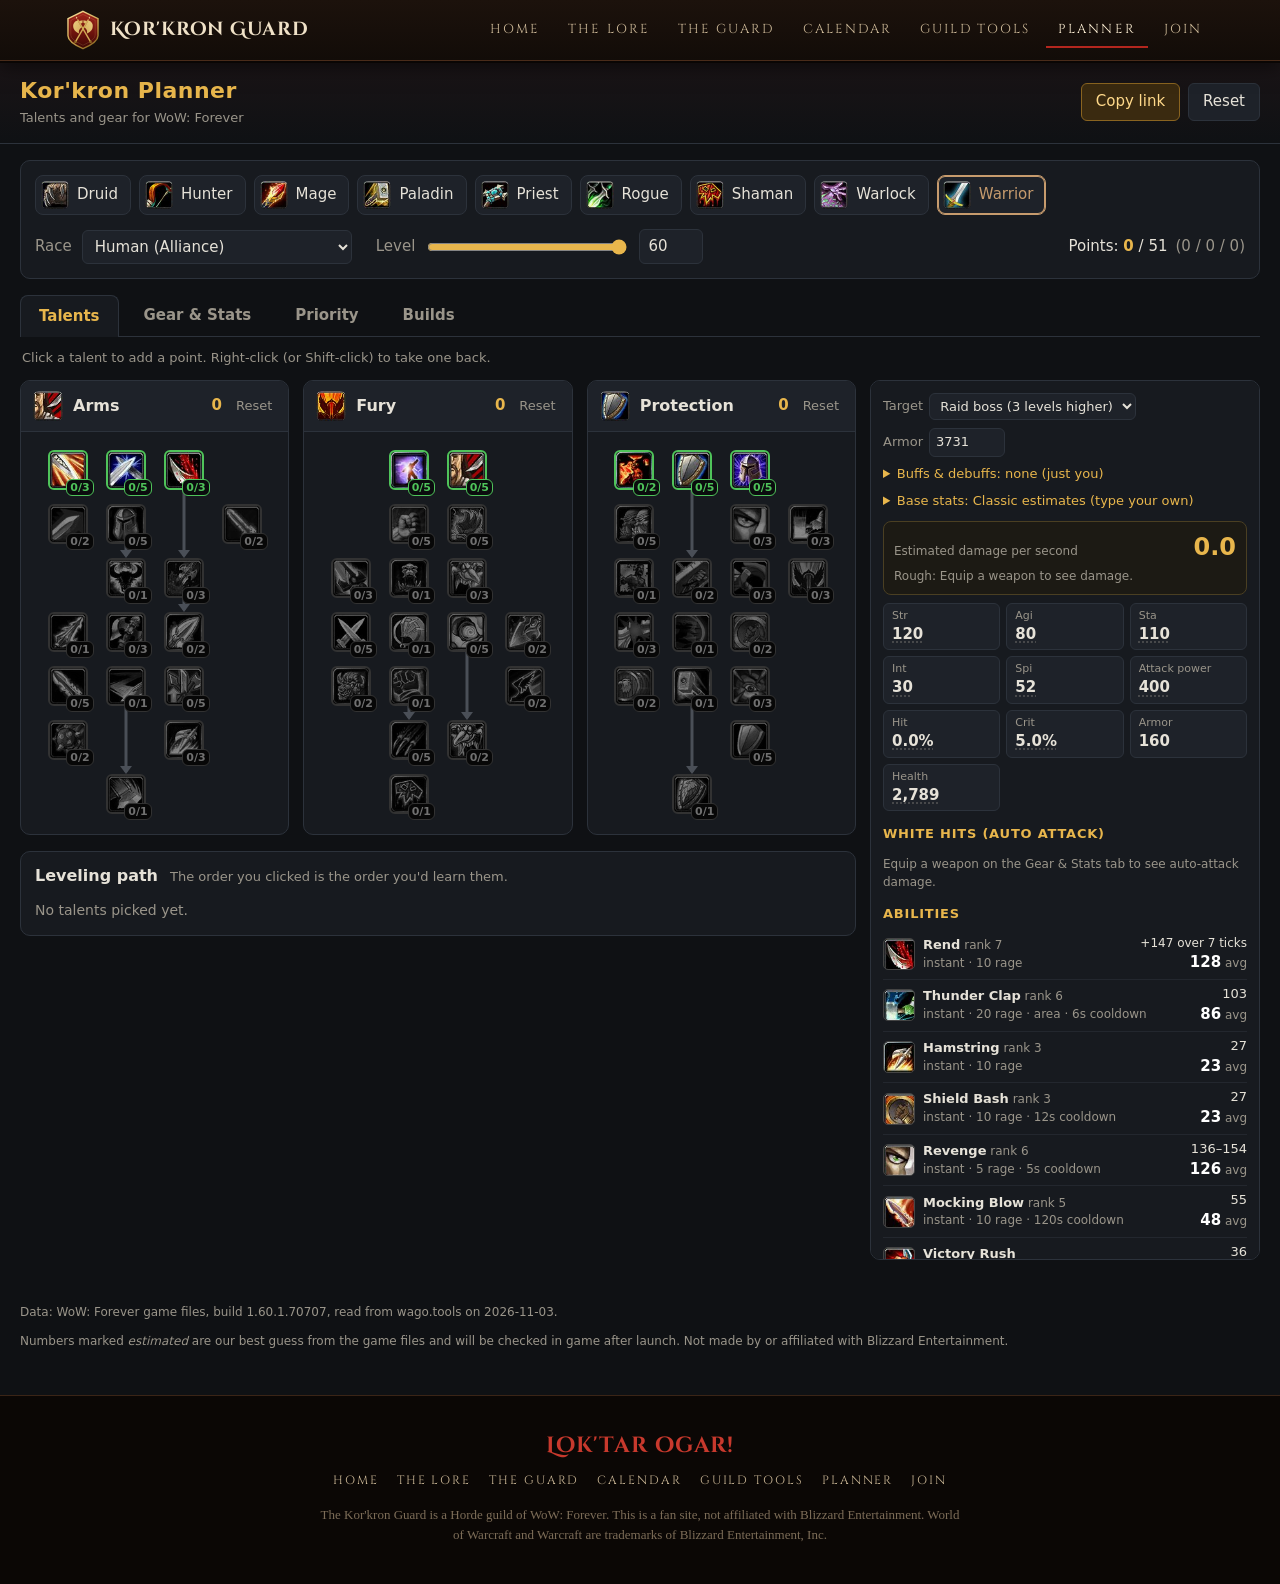
==== planner/index.html @ d8d6e9ea "Planner: gear filters (hand, weapon type, armor type, source) and Wowhead links" ====
<!doctype html>
<html lang="en">
<head>
<meta charset="utf-8">
<meta name="viewport" content="width=device-width, initial-scale=1">
<title>Kor'kron Planner</title>
<meta name="description" content="Talent planner for WoW: Forever, built from the game's own data. Made for the Kor'kron Guard.">
<link rel="icon" href="../assets/crest.svg" type="image/svg+xml">
<!-- On the guild website these load the shared menu and footer; opened on its own they're simply skipped. -->
<link href="https://fonts.googleapis.com/css2?family=Cinzel+Decorative:wght@700&family=Cinzel:wght@500;700&family=IM+Fell+English&display=swap" rel="stylesheet">
<link rel="stylesheet" href="../assets/nav.css">
<link rel="stylesheet" href="css/planner.css">
</head>
<body>
<header class="top">
  <div class="brand">
    <h1>Kor'kron Planner</h1>
    <span class="sub">Talents and gear for WoW: Forever</span>
  </div>
  <div class="actions">
    <button type="button" id="copyLink" class="btn primary">Copy link</button>
    <button type="button" id="resetAll" class="btn">Reset</button>
  </div>
</header>

<main>
  <section class="controls" aria-label="Character">
    <div class="classes" id="classPicker" role="radiogroup" aria-label="Class"></div>
    <div class="row">
      <label class="field">
        <span>Race</span>
        <select id="race"></select>
      </label>
      <label class="field level">
        <span>Level</span>
        <input type="range" id="levelRange" min="1" max="60" value="60">
        <input type="number" id="levelNum" min="1" max="60" value="60" inputmode="numeric">
      </label>
      <div class="points" id="points" aria-live="polite"></div>
    </div>
  </section>

  <nav class="tabs" role="tablist" aria-label="Planner pages">
    <button type="button" role="tab" id="tabTalents" data-view="talents" aria-selected="true">Talents</button>
    <button type="button" role="tab" id="tabGear" data-view="gear" aria-selected="false">Gear &amp; Stats</button>
    <button type="button" role="tab" id="tabPriority" data-view="priority" aria-selected="false">Priority</button>
    <button type="button" role="tab" id="tabBuilds" data-view="builds" aria-selected="false">Builds</button>
  </nav>

  <div id="talentsView" role="tabpanel" aria-labelledby="tabTalents">
    <p class="hint" id="hint">Click a talent to add a point. Right-click (or Shift-click) to take one back.</p>

    <div class="talents-layout">
      <div class="talents-main">
        <section class="trees" id="trees" aria-label="Talent trees"></section>

        <section class="path" aria-labelledby="pathTitle">
          <div class="path-head">
            <h2 id="pathTitle">Leveling path</h2>
            <span class="muted">The order you clicked is the order you'd learn them.</span>
          </div>
          <ol id="path"></ol>
        </section>

        <section class="why" id="why" aria-label="Why these talents" hidden></section>
      </div>
      <aside class="side" id="talentSide" aria-label="Stats and abilities"></aside>
    </div>
  </div>

  <div id="gearView" role="tabpanel" aria-labelledby="tabGear" hidden>
    <p class="hint">Click a slot to pick an item. Only items your class can use at this level are listed.</p>
    <div class="gear-layout">
      <section class="slots" id="slots" aria-label="Equipment"></section>
      <section class="sheet" id="sheet" aria-label="Character sheet"></section>
    </div>
    <section class="side wide" id="gearAttacks" aria-label="Attacks and abilities"></section>
  </div>

  <div id="buildsView" role="tabpanel" aria-labelledby="tabBuilds" hidden>
    <p class="hint">Suggested builds for every spec: one for leveling alone and one for level 60 groups and raids, each with the order to take every point while you level. Load one as a
      starting point, or make your own on the Talents tab.</p>
    <section class="builds" id="builds" aria-label="Suggested builds"></section>
  </div>

  <div id="priorityView" role="tabpanel" aria-labelledby="tabPriority" hidden>
    <p class="hint">What to press, in order of importance, for this character: its talents, level and gear.
      Built from the game's numbers; it changes as you change talents or gear.</p>
    <div class="prio-layout">
      <section class="prio" id="prio" aria-label="Priority"></section>
      <aside class="side" id="prioSide" aria-label="Stats and abilities"></aside>
    </div>
  </div>
</main>

<dialog class="picker" id="picker" aria-labelledby="pickerTitle">
  <div class="picker-head">
    <h2 id="pickerTitle">Pick an item</h2>
    <button type="button" class="btn" id="pickerClose" aria-label="Close">✕</button>
  </div>
  <div class="picker-tools">
    <input type="search" id="pickerSearch" placeholder="Search by name or stat (e.g. strength, crit)" autocomplete="off">
    <button type="button" class="btn" id="pickerRemove">Empty this slot</button>
  </div>
  <div class="picker-sort">
    <label for="pickerSortBy">Sort by</label>
    <select id="pickerSortBy">
      <option value="gain">Damage gain</option>
      <option value="ilvl">Item level</option>
    </select>
    <span class="picker-hint">↗ = where to get it (Wowhead)</span>
  </div>
  <div class="picker-filters" id="pickerFilters" hidden></div>
  <p class="muted" id="pickerCount"></p>
  <ul class="picker-list" id="pickerList"></ul>
</dialog>

<div class="tooltip" id="tooltip" role="tooltip" hidden></div>
<div class="toast" id="toast" role="status" hidden></div>

<footer class="data-foot">
  <p id="dataNote"></p>
  <p>Numbers marked <em>estimated</em> are our best guess from the game files and will be checked in game after launch.
    Not made by or affiliated with Blizzard Entertainment.</p>
</footer>

<script src="data/meta.js"></script>
<script src="data/classes.js"></script>
<script src="data/talents.js"></script>
<script src="data/abilities.js"></script>
<script src="data/spellbook.js"></script>
<script src="data/builds.js"></script>
<script src="data/links.js"></script>
<script src="js/talents.js"></script>
<script src="js/calc.js"></script>
<script src="js/gear.js"></script>
<script src="js/panel.js"></script>
<script src="js/priority.js"></script>
<script src="js/builds.js"></script>
<script src="js/why.js"></script>
<script src="../assets/nav.js" data-root="../" data-page="planner"></script>
</body>
</html>
---- assets/nav.css ----
/* Site header and footer, shared by every page (the scroll pages included). */
.kg-header {
  position: relative; z-index: 20;
  background: linear-gradient(to bottom, #1c120c, #120c08);
  border-bottom: 1px solid #4a2c1a;
  box-shadow: 0 2px 0 #0a0604, 0 6px 18px rgba(0, 0, 0, .5);
  font-family: "Cinzel", Georgia, serif;
}
.kg-header-inner {
  max-width: 1180px; margin: 0 auto; padding: 10px 16px;
  display: flex; align-items: center; justify-content: space-between; gap: 16px;
}
.kg-brand { display: flex; align-items: center; gap: 10px; text-decoration: none; color: #f0e2c8; }
.kg-brand img { width: 34px; height: 40px; }
.kg-brand span { font-family: "Cinzel Decorative", "Cinzel", Georgia, serif; font-weight: 700; font-size: 19px; letter-spacing: .04em; }
.kg-links { display: flex; gap: 4px; list-style: none; margin: 0; padding: 0; }
.kg-links a {
  display: block; padding: 8px 12px; text-decoration: none; color: #cdb998;
  font-size: 13px; letter-spacing: .16em; text-transform: uppercase; border-bottom: 2px solid transparent; white-space: nowrap;
}
.kg-links a:hover { color: #fff1d6; }
.kg-links a[aria-current="page"] { color: #fff1d6; border-bottom-color: #b3261e; }
.kg-menu {
  display: none; background: none; border: 1px solid #4a2c1a; color: #e9dcc6; border-radius: 4px;
  font: inherit; font-size: 12px; letter-spacing: .16em; text-transform: uppercase; padding: 8px 12px; cursor: pointer;
}
@media (max-width: 1120px) {
  .kg-links a { padding: 8px 8px; font-size: 12px; letter-spacing: .12em; }
}
@media (max-width: 980px) {
  .kg-menu { display: block; }
  .kg-links { display: none; position: absolute; left: 0; right: 0; top: 100%; flex-direction: column; background: #140d09; border-bottom: 1px solid #4a2c1a; padding: 6px 0; }
  .kg-links.open { display: flex; }
  .kg-links a { padding: 12px 20px; font-size: 13px; letter-spacing: .16em; border-bottom: none; }
  .kg-links a[aria-current="page"] { border-left: 3px solid #b3261e; }
}

.kg-footer {
  background: #0b0705; border-top: 1px solid #3a2416; color: #9c8a72;
  font-family: "IM Fell English", Georgia, serif; text-align: center; padding: 34px 16px 40px; font-size: 15px;
}
.kg-footer .cry { font-family: "Cinzel Decorative", Georgia, serif; font-weight: 700; color: #c8392d; font-size: 22px; margin: 0 0 10px; letter-spacing: .04em; }
.kg-footer nav { display: flex; flex-wrap: wrap; justify-content: center; gap: 6px 18px; margin: 0 0 16px; font-family: "Cinzel", Georgia, serif; font-size: 12px; letter-spacing: .16em; text-transform: uppercase; }
.kg-footer a { color: #cdb998; text-decoration: none; }
.kg-footer a:hover { color: #fff1d6; }
/* Music on/off button, bottom-right corner of every page. */
.kg-sound {
  position: fixed; right: 16px; bottom: 16px; z-index: 50;
  width: 44px; height: 44px; border-radius: 50%; padding: 0; cursor: pointer;
  display: flex; align-items: center; justify-content: center;
  background: rgba(20, 13, 9, .88); border: 1px solid #4a2c1a; color: #9c8a72;
  box-shadow: 0 4px 14px rgba(0, 0, 0, .55);
}
.kg-sound svg { width: 22px; height: 22px; }
.kg-sound:hover { color: #fff1d6; border-color: #b3261e; }
.kg-sound.on { color: #e0b552; }

.kg-footer .fine { font-size: 13px; max-width: 640px; margin: 0 auto; line-height: 1.5; color: #7d6d58; }
---- planner/css/planner.css ----
:root {
  --bg: #0f1114;
  --panel: #171a1f;
  --panel-2: #1e2229;
  --line: #2c323b;
  --text: #e6e2d8;
  --muted: #9a958a;
  --gold: #e8b64c;
  --green: #4fc35a;
  --red: #e0533f;
  --blue: #6fb3ff;
  --icon: 40px;
  --gap-x: 18px;
  --gap-y: 14px;
  --class: #c69b6d;
  color-scheme: dark;
}

* { box-sizing: border-box; }

body {
  margin: 0;
  background: var(--bg);
  color: var(--text);
  font: 15px/1.45 system-ui, -apple-system, "Segoe UI", Roboto, sans-serif;
}

button, select, input { font: inherit; color: inherit; }

.top {
  display: flex;
  align-items: center;
  justify-content: space-between;
  gap: 12px;
  padding: 14px max(20px, calc((100% - 1520px) / 2)); /* lines up with the content below */
  border-bottom: 1px solid var(--line);
  background: linear-gradient(180deg, #1a1416, var(--bg));
}
.brand h1 { margin: 0; font-size: 22px; letter-spacing: .5px; color: var(--gold); }
.brand .sub { color: var(--muted); font-size: 13px; }
.actions { display: flex; gap: 8px; }

.btn {
  background: var(--panel-2);
  border: 1px solid var(--line);
  border-radius: 6px;
  padding: 7px 14px;
  cursor: pointer;
}
.btn:hover { border-color: #4a525e; }
.btn.primary { background: #3a2a10; border-color: #8a6420; color: #ffd98a; }
.btn.primary:hover { border-color: var(--gold); }

main { max-width: 1560px; margin: 0 auto; padding: 16px 20px 32px; }

/* ---------- character controls ---------- */
.controls {
  background: var(--panel);
  border: 1px solid var(--line);
  border-radius: 10px;
  padding: 14px;
}
.classes { display: flex; flex-wrap: wrap; gap: 8px; }
.class-btn {
  display: flex;
  align-items: center;
  gap: 8px;
  padding: 5px 12px 5px 5px;
  border-radius: 8px;
  border: 1px solid var(--line);
  background: var(--panel-2);
  cursor: pointer;
}
.class-btn .icon { width: 28px; height: 28px; border-radius: 5px; }
.class-btn[aria-checked="true"] {
  border-color: var(--c);
  box-shadow: inset 0 0 0 1px var(--c);
  color: var(--c);
}
.row { display: flex; flex-wrap: wrap; align-items: center; gap: 14px 24px; margin-top: 14px; }
.field { display: flex; align-items: center; gap: 10px; color: var(--muted); }
.field select, .field input[type=number] {
  background: var(--panel-2);
  border: 1px solid var(--line);
  border-radius: 6px;
  padding: 6px 8px;
  color: var(--text);
}
.field input[type=number] { width: 64px; }
.field input[type=range] { width: 200px; accent-color: var(--gold); }
.points { margin-left: auto; font-variant-numeric: tabular-nums; }
.points strong { color: var(--gold); }
.points .split { color: var(--muted); margin-left: 8px; }

.hint { color: var(--muted); font-size: 13px; margin: 12px 2px; }

/* ---------- trees ---------- */
.trees { display: grid; grid-template-columns: repeat(3, 1fr); gap: 14px; }
.tree {
  background: var(--panel);
  border: 1px solid var(--line);
  border-radius: 10px;
  overflow: hidden;
}
.tree-head {
  display: flex;
  align-items: center;
  gap: 10px;
  padding: 10px 12px;
  border-bottom: 1px solid var(--line);
  background: var(--panel-2);
}
.tree-head .icon { width: 30px; height: 30px; border-radius: 6px; }
.tree-head h3 { margin: 0; font-size: 16px; flex: 1; }
.tree-head .spent { color: var(--gold); font-variant-numeric: tabular-nums; font-weight: 600; }
.tree-head .reset {
  background: none; border: none; color: var(--muted); cursor: pointer; font-size: 13px; padding: 2px 4px;
}
.tree-head .reset:hover { color: var(--text); }

.grid {
  position: relative;
  width: calc(4 * var(--icon) + 3 * var(--gap-x));
  height: calc(7 * var(--icon) + 6 * var(--gap-y));
  margin: 18px auto 20px;
}
.grid svg { position: absolute; inset: 0; overflow: visible; pointer-events: none; }
.grid svg path { fill: none; stroke: #4a4f57; stroke-width: 3; }
.grid svg path.on { stroke: var(--gold); }
.grid svg polygon { fill: #4a4f57; }
.grid svg polygon.on { fill: var(--gold); }

.talent {
  position: absolute;
  width: var(--icon);
  height: var(--icon);
  padding: 0;
  border: 2px solid #555b64;
  border-radius: 6px;
  background-color: #000;
  cursor: pointer;
  filter: grayscale(1) brightness(.55);
  transition: filter .1s, border-color .1s;
}
.talent.open { filter: none; border-color: var(--green); }
.talent.some { filter: none; border-color: var(--green); }
.talent.max { filter: none; border-color: var(--gold); }
.talent.planned-only { filter: none; border-color: var(--blue); border-style: dashed; }
.talent:focus-visible { outline: 2px solid #fff; outline-offset: 2px; }
.talent .rank {
  position: absolute;
  right: -8px;
  bottom: -8px;
  min-width: 26px;
  padding: 0 3px;
  border-radius: 6px;
  background: #0b0c0e;
  border: 1px solid #555b64;
  font-size: 11px;
  font-weight: 700;
  line-height: 15px;
  text-align: center;
  color: #ccc;
  font-variant-numeric: tabular-nums;
}
.talent.open .rank, .talent.some .rank { color: var(--green); border-color: var(--green); }
.talent.max .rank { color: var(--gold); border-color: var(--gold); }
.talent .rank .plan { color: var(--blue); }
.talent .flag {
  position: absolute; left: -5px; top: -5px; width: 10px; height: 10px; border-radius: 50%;
  background: var(--blue); border: 1px solid #000;
}
.talent .flag.unconfirmed { background: var(--red); }

.icon {
  display: inline-block;
  background-image: url("../img/talent-icons.jpg");
  background-repeat: no-repeat;
  flex: none;
}

/* ---------- leveling path ---------- */
.path {
  margin-top: 16px;
  background: var(--panel);
  border: 1px solid var(--line);
  border-radius: 10px;
  padding: 12px 14px;
}
.path-head { display: flex; flex-wrap: wrap; align-items: baseline; gap: 4px 12px; }
.path h2 { margin: 0; font-size: 16px; }
.muted { color: var(--muted); font-size: 13px; }
.path ol {
  list-style: none;
  margin: 10px 0 0;
  padding: 0;
  columns: 3 260px;
  column-gap: 20px;
}
.path li {
  display: flex;
  align-items: center;
  gap: 8px;
  padding: 3px 0;
  break-inside: avoid;
  font-size: 14px;
}
.path li .lvl { width: 46px; color: var(--muted); font-variant-numeric: tabular-nums; flex: none; }
.path li .icon { width: 20px; height: 20px; border-radius: 3px; }
.path li .r { color: var(--muted); font-size: 12px; }
.path li.planned { opacity: .5; }
.path .empty { color: var(--muted); font-size: 14px; }

/* ---------- tooltip ---------- */
.tooltip {
  position: fixed;
  z-index: 10;
  max-width: 330px;
  padding: 10px 12px;
  background: rgba(8, 10, 14, .97);
  border: 1px solid #5b6270;
  border-radius: 8px;
  box-shadow: 0 6px 24px rgba(0, 0, 0, .6);
  font-size: 13px;
  pointer-events: none;
}
.tooltip.sticky { pointer-events: auto; }
.tooltip h4 { margin: 0 0 2px; font-size: 15px; color: #fff; }
.tooltip .rk { color: var(--muted); margin-bottom: 6px; }
.tooltip .req { color: var(--red); }
.tooltip .lbl { color: var(--gold); margin-top: 8px; }
.tooltip p { margin: 2px 0; color: #ffd100; }
.tooltip .note { margin-top: 8px; color: var(--blue); font-size: 12px; }
.tooltip .note.unconfirmed { color: #ff9b8a; }
.tooltip .hint2 { margin-top: 8px; color: var(--green); font-size: 12px; }
.tooltip .tbtns { display: flex; gap: 8px; margin-top: 10px; }
.tooltip .tbtns .btn { flex: 1; padding: 8px; }

.toast {
  position: fixed;
  left: 50%;
  bottom: 24px;
  transform: translateX(-50%);
  background: #2a2010;
  border: 1px solid #8a6420;
  color: #ffe2a6;
  padding: 9px 16px;
  border-radius: 8px;
  z-index: 20;
  max-width: calc(100% - 32px);
}

.data-foot {
  max-width: 1560px;
  margin: 0 auto;
  padding: 0 20px 32px;
  color: var(--muted);
  font-size: 12px;
}

/* ---------- tabs ---------- */
.tabs { display: flex; gap: 6px; margin: 16px 0 0; border-bottom: 1px solid var(--line); }
.tabs button {
  background: none;
  border: 1px solid transparent;
  border-bottom: none;
  border-radius: 8px 8px 0 0;
  padding: 9px 18px;
  color: var(--muted);
  cursor: pointer;
  font-weight: 600;
}
.tabs button:hover { color: var(--text); }
.tabs button[aria-selected="true"] {
  background: var(--panel);
  border-color: var(--line);
  color: var(--gold);
  margin-bottom: -1px;
}

/* ---------- item quality colors (the game's) ---------- */
.q-poor { color: #9d9d9d; } .q-common { color: #ffffff; } .q-uncommon { color: #1eff00; }
.q-epic { color: #a335ee; } .q-legendary { color: #ff8000; }
.q-artifact { color: #e6cc80; } .q-heirloom { color: #00ccff; }
.q-rare { color: #3d93ff; } /* a little lighter than the game so it reads on dark panels */
.q-border-poor { border-color: #9d9d9d !important; } .q-border-common { border-color: #cfcfcf !important; }
.q-border-uncommon { border-color: #1eff00 !important; } .q-border-rare { border-color: #3d93ff !important; }
.q-border-epic { border-color: #a335ee !important; } .q-border-legendary { border-color: #ff8000 !important; }

/* ---------- gear page ---------- */
.gear-layout { display: grid; grid-template-columns: minmax(0, 3fr) minmax(0, 2fr); gap: 14px; align-items: start; }
.slots {
  display: grid;
  grid-template-columns: 1fr 1fr;
  grid-auto-flow: column;
  grid-template-rows: repeat(9, auto); /* left column head to legs, right column feet to ranged, like the game */
  gap: 6px;
  background: var(--panel);
  border: 1px solid var(--line);
  border-radius: 10px;
  padding: 10px;
}
.slot, .pick {
  display: flex;
  align-items: center;
  gap: 10px;
  width: 100%;
  text-align: left;
  background: var(--panel-2);
  border: 1px solid var(--line);
  border-radius: 8px;
  padding: 5px 8px 5px 5px;
  cursor: pointer;
  min-width: 0;
}
.slot:hover, .pick:hover { border-color: #4a525e; }
.pick.current { border-color: var(--gold); }
.iicon {
  width: 40px;
  height: 40px;
  flex: none;
  border-radius: 6px;
  border: 1px solid #555b64;
  background-color: #000;
  background-repeat: no-repeat;
  box-sizing: content-box;
}
.iicon.empty { background: #0c0d10; border-style: dashed; }
.stext { display: flex; flex-direction: column; min-width: 0; }
.sname { font-weight: 600; white-space: nowrap; overflow: hidden; text-overflow: ellipsis; }
.ssub { font-size: 12px; color: var(--muted); white-space: nowrap; overflow: hidden; text-overflow: ellipsis; }
.warn { color: #ff8a73 !important; }
.green { color: var(--green); }
.small { font-size: 12px; }

.sheet {
  background: var(--panel);
  border: 1px solid var(--line);
  border-radius: 10px;
  padding: 12px 14px;
}
.sheet-note {
  font-size: 13px;
  color: #c9c3b6;
  background: #1c1a14;
  border: 1px solid #4a3f22;
  border-radius: 8px;
  padding: 8px 10px;
  margin-bottom: 6px;
}
.sheet-sec h3 { margin: 14px 0 6px; font-size: 14px; color: var(--gold); text-transform: uppercase; letter-spacing: .06em; }
.sheet-sec dl { display: grid; grid-template-columns: 1fr auto; gap: 3px 12px; margin: 0; }
.sheet-sec dt { color: var(--muted); }
.sheet-sec dd { margin: 0; text-align: right; font-variant-numeric: tabular-nums; }
.sheet-sec dd[title] { text-decoration: underline dotted #555; text-underline-offset: 3px; cursor: help; }
ul.plain { list-style: none; padding: 0; margin: 0; font-size: 13px; }
ul.plain li { padding: 2px 0; }

/* ---------- item picker ---------- */
.picker {
  width: min(640px, calc(100% - 24px));
  max-height: min(86vh, 900px);
  padding: 0;
  background: var(--panel);
  color: var(--text);
  border: 1px solid #4a525e;
  border-radius: 12px;
  box-shadow: 0 10px 40px rgba(0, 0, 0, .7);
}
.picker[open] { display: flex; flex-direction: column; }
.picker::backdrop { background: rgba(0, 0, 0, .6); }
.picker-head { display: flex; align-items: center; justify-content: space-between; padding: 12px 14px 0; }
.picker-head h2 { margin: 0; font-size: 17px; color: var(--gold); }
.picker-tools { display: flex; gap: 8px; padding: 10px 14px 0; }
.picker-tools input {
  flex: 1;
  min-width: 0;
  background: var(--panel-2);
  border: 1px solid var(--line);
  border-radius: 6px;
  padding: 8px 10px;
}
.picker > .muted { margin: 8px 14px 6px; }
.picker-list { list-style: none; margin: 0; padding: 0 14px 14px; overflow-y: auto; overflow-x: hidden; display: grid; grid-template-columns: minmax(0, 1fr); gap: 5px; }
.pick .stext { flex: 1; }

/* ---------- item tooltip ---------- */
.itip { min-width: 230px; color: #fff; font-size: 13px; }
.itip h4 { font-size: 15px; margin: 0 0 2px; }
.itip .two { display: flex; justify-content: space-between; gap: 16px; }
.itip .muted { font-size: 12px; margin-top: 4px; }
.itip .setname { color: #ffd100; margin-top: 8px; }
.itip .green { color: #1eff00; }

/* ---------- stats + abilities panel ---------- */
.talents-layout { display: grid; grid-template-columns: minmax(0, 1fr) 390px; gap: 14px; align-items: start; }
.side {
  background: var(--panel);
  border: 1px solid var(--line);
  border-radius: 10px;
  padding: 12px;
  position: sticky;
  top: 10px;
  max-height: calc(100vh - 20px);
  overflow-y: auto;
}
.side.wide { position: static; max-height: none; margin-top: 14px; }
.side.wide .panel-in { display: grid; grid-template-columns: minmax(0, 1fr) minmax(0, 1.4fr); gap: 0 24px; }
.side.wide .pctl, .side.wide .pstats, .side.wide .pnote { grid-column: 1; }
.side.wide .psec:last-of-type { grid-column: 2; grid-row: 1 / span 6; }
.pctl { display: flex; flex-wrap: wrap; gap: 8px 12px; margin-bottom: 10px; }
.pfield { display: flex; align-items: center; gap: 6px; color: var(--muted); font-size: 13px; }
.pfield select, .pfield input, .pbase input {
  background: var(--panel-2);
  border: 1px solid var(--line);
  border-radius: 6px;
  padding: 4px 6px;
  color: var(--text);
  font-size: 13px;
}
.pfield input { width: 76px; }
.pbuffs { display: flex; flex-direction: column; gap: 3px; width: 100%; }
.pbuffs-box { width: 100%; }
.pbuffs-box > summary { cursor: pointer; color: var(--gold); font-size: 13px; }
.pbuff-group { margin: 8px 0 3px; font-size: 12px; color: var(--muted); text-transform: uppercase; letter-spacing: .5px; }
.pbuff-tools { display: flex; gap: 6px; margin-top: 6px; }
.btn.small { padding: 2px 10px; font-size: 12px; }
.pcheck input:disabled + span { opacity: .5; }
.pcheck { display: flex; align-items: center; gap: 6px; color: var(--muted); font-size: 13px; cursor: pointer; }
.pcheck input { accent-color: var(--gold, #e0b04a); margin: 0; }
.pbase { width: 100%; font-size: 13px; }
.pbase summary { cursor: pointer; color: var(--gold); }
.pbase p { margin: 6px 0; }
.pbase-row { display: flex; gap: 6px; flex-wrap: wrap; }
.pbase-row label { display: flex; flex-direction: column; font-size: 11px; color: var(--muted); }
.pbase-row input { width: 58px; }
.pstats { display: grid; grid-template-columns: repeat(auto-fill, minmax(104px, 1fr)); gap: 6px; margin-bottom: 4px; }
.pstat { background: var(--panel-2); border: 1px solid var(--line); border-radius: 6px; padding: 4px 8px; }
.pstat .pl { display: block; font-size: 11px; color: var(--muted); }
.pstat .pv { font-weight: 700; font-variant-numeric: tabular-nums; }
.hint-u { text-decoration: underline dotted #555; text-underline-offset: 3px; cursor: help; }
.psec h4 { margin: 14px 0 6px; font-size: 13px; color: var(--gold); text-transform: uppercase; letter-spacing: .06em; }
.prow { display: flex; justify-content: space-between; gap: 10px; padding: 4px 0; border-bottom: 1px solid #23272e; font-size: 13px; }
.prow.total { border-bottom: none; }
.pname { min-width: 0; overflow: hidden; text-overflow: ellipsis; white-space: nowrap; }
.pnums { white-space: nowrap; font-variant-numeric: tabular-nums; }
.abl { display: flex; align-items: center; gap: 8px; padding: 5px 0; border-bottom: 1px solid #23272e; font-size: 13px; }
.abl.locked { opacity: .55; }
.aicon { width: 32px; height: 32px; border-radius: 5px; border: 1px solid #444; }
.amain { flex: 1; min-width: 0; }
.atitle strong { font-size: 13px; }
.asub { overflow: hidden; text-overflow: ellipsis; white-space: nowrap; }
.anums { text-align: right; font-variant-numeric: tabular-nums; white-space: nowrap; }
.aavg strong { font-size: 15px; color: #fff; }
.plocked summary { cursor: pointer; margin-top: 8px; }
.pnote { margin-top: 12px; }
.delta {
  display: inline-block;
  margin-left: 5px;
  padding: 0 4px;
  border-radius: 4px;
  font-size: 11px;
  font-weight: 700;
  animation: fade 4s ease-out forwards;
}
.delta.up { color: #7dff8a; background: rgba(79, 195, 90, .15); }
.delta.down { color: #ff8a73; background: rgba(224, 83, 63, .15); }
@keyframes fade { 0%, 70% { opacity: 1; } 100% { opacity: 0; } }
.tooltip ul.preview { list-style: none; margin: 2px 0 0; padding: 0; font-size: 12px; }
.tooltip ul.preview li.up { color: #7dff8a; }
.tooltip ul.preview li.down { color: #ff8a73; }
.tooltip ul.preview li span { color: #ccc; }

.prot { background: #1c1a14; border: 1px solid #4a3f22; border-radius: 8px; padding: 8px 10px; margin-bottom: 8px; }
.prot-top { display: flex; align-items: baseline; justify-content: space-between; gap: 8px; }
.prot-dps { font-size: 24px; color: var(--gold); font-variant-numeric: tabular-nums; }
.prot ul { margin: 4px 0; }
.prot ul li { display: flex; justify-content: space-between; gap: 8px; }
.prot p { margin: 4px 0 0; }
.pick .gain { margin-left: auto; padding-left: 8px; font-weight: 700; font-variant-numeric: tabular-nums; white-space: nowrap; }
.pick .gain.up { color: #7dff8a; } .pick .gain.down { color: #ff8a73; } .pick .gain.same { color: var(--muted); }
.picker-sort { display: flex; flex-wrap: wrap; gap: 6px; align-items: center; padding: 6px 14px 0; font-size: 13px; color: var(--muted); }
.picker-sort select { background: var(--panel-2); border: 1px solid var(--line); border-radius: 6px; padding: 3px 6px; color: var(--text); }
.picker-hint { margin-left: auto; font-size: 12px; }
/* filter buttons (weapon hand and type, armor type, source) */
.picker-filters { display: flex; flex-direction: column; gap: 5px; padding: 8px 14px 0; }
.picker-filters[hidden] { display: none; }
.fgroup { display: flex; align-items: flex-start; gap: 5px; }
.fchips { display: flex; flex-wrap: wrap; gap: 5px; flex: 1; min-width: 0; }
.flabel { flex: none; width: 52px; padding-top: 3px; font-size: 12px; color: var(--muted); }
.chip { padding: 2px 9px; font-size: 12px; white-space: nowrap; }
.chip .n { color: var(--muted); font-variant-numeric: tabular-nums; }
.chip.primary .n { color: #c9a35a; }
.picker-filters .clear { align-self: flex-start; margin-left: 57px; color: var(--muted); }
/* the Wowhead link beside an item */
.slot-row, .picker-list li { display: flex; gap: 5px; min-width: 0; }
.slot-row .slot, .picker-list .pick { flex: 1; width: auto; }
a.wh {
  flex: none;
  display: flex;
  align-items: center;
  justify-content: center;
  width: 30px;
  background: var(--panel-2);
  border: 1px solid var(--line);
  border-radius: 8px;
  color: var(--muted);
  text-decoration: none;
  font-size: 15px;
}
a.wh:hover, a.wh:focus-visible { color: var(--gold); border-color: #4a525e; }

/* ---------- smaller screens ---------- */
/* Builds tab */
.build-kinds { display: flex; flex-wrap: wrap; gap: 8px; margin: 0 0 10px; }
.build-how { margin: 0 0 12px; }
.build-grid { display: grid; grid-template-columns: repeat(auto-fill, minmax(320px, 1fr)); gap: 14px; align-items: start; }
.build-card { background: var(--panel); border: 1px solid var(--line); border-radius: 10px; padding: 14px 16px; }
.build-head { display: flex; gap: 12px; align-items: center; }
.build-icon { width: 40px; height: 40px; border-radius: 6px; border: 1px solid #444; }
.build-head h3 { margin: 0; font-size: 17px; color: var(--gold); }
.build-meta { display: flex; flex-wrap: wrap; gap: 6px; align-items: center; margin-top: 3px; }
.build-summary { font-size: 14px; margin: 10px 0 6px; }
.build-card p.muted { margin: 4px 0; }
.build-card .btn { margin-top: 8px; }
.build-order { margin-top: 10px; }
.build-order > summary { cursor: pointer; color: var(--gold); font-size: 13px; }
.build-order ol { list-style: none; margin: 8px 0 0; padding: 0; max-height: 420px; overflow-y: auto; }
.build-order li { display: grid; grid-template-columns: 46px 20px minmax(0, 1fr); gap: 2px 8px; align-items: center;
  padding: 3px 0; border-top: 1px solid var(--line); font-size: 13px; }
.build-order li > .muted { grid-column: 3; }
.build-lv { color: var(--muted); }
.build-ticon { width: 20px; height: 20px; border-radius: 3px; }

/* Priority tab */
.prio-layout { display: grid; grid-template-columns: minmax(0, 1fr) 390px; gap: 14px; align-items: start; }
.prio { background: var(--panel); border: 1px solid var(--line); border-radius: 10px; padding: 14px 16px; }
.prio-head h2 { margin: 0 0 4px; font-size: 20px; color: var(--gold); }
.prio-head p { margin: 2px 0; }
.prio-toggles { display: flex; flex-wrap: wrap; align-items: center; gap: 6px 14px; margin: 10px 0 2px; padding: 8px 10px;
  background: var(--panel-2); border: 1px solid var(--line); border-radius: 8px; }
.prio-switch span { color: var(--text, #e8e2d4); font-weight: 600; }
.prio-sec { margin-top: 16px; }
.prio-sec h3 { margin: 0 0 2px; font-size: 15px; color: var(--gold); letter-spacing: .3px; }
.prio-sec > p { margin: 0 0 6px; }
.prio-list { list-style: none; margin: 6px 0 0; padding: 0; counter-reset: prio; }
.prio-item { display: grid; grid-template-columns: 22px 32px minmax(0, 1fr); gap: 4px 10px; align-items: start;
  padding: 8px 0; border-top: 1px solid var(--line); counter-increment: prio; }
.prio-item::before { content: counter(prio); color: var(--muted); font-weight: 700; text-align: right; padding-top: 6px; }
.prio-title { display: flex; flex-wrap: wrap; align-items: center; gap: 6px; }
.prio-tag { font-size: 11px; padding: 1px 7px; border-radius: 10px; border: 1px solid var(--line); color: var(--muted); background: var(--panel-2); }
.prio-tag.theory { border-color: #6b5a2c; color: var(--gold); }
.prio-text { font-size: 14px; margin-top: 2px; }
.prio-fact { font-size: 12px; color: var(--muted); margin-top: 1px; }
.prio-foot { margin-top: 16px; }
.prio-why { font-size: 13px; margin-top: 4px; padding: 4px 8px; border-left: 2px solid #6b5a2c; background: var(--panel-2); border-radius: 0 6px 6px 0; }
.prio-why strong { color: var(--gold); }
.prio-how { margin-top: 6px !important; }

/* ---------- why these talents ---------- */
.why { margin-top: 16px; background: var(--panel); border: 1px solid var(--line); border-radius: 10px; padding: 12px 14px; }
.why h2 { margin: 0; font-size: 16px; }
.why-summary { font-size: 14px; margin: 8px 0 4px; }
.why-tree { margin-top: 14px; }
.why-tree h3 { margin: 0 0 4px; font-size: 15px; color: var(--gold); }
.why-list { list-style: none; margin: 0; padding: 0; }
.why-item { display: grid; grid-template-columns: 32px minmax(0, 1fr); gap: 10px; align-items: start; padding: 8px 0; border-top: 1px solid var(--line); }
.why-icon { width: 32px; height: 32px; border-radius: 5px; border: 1px solid #444; }
.why-title { display: flex; flex-wrap: wrap; align-items: center; gap: 6px; }
.why-desc { font-size: 13px; color: var(--muted); margin-top: 2px; }
.why-why { font-size: 14px; margin-top: 4px; }
.why-why strong { color: var(--gold); }

@media (max-width: 1250px) {
  .talents-layout { grid-template-columns: 1fr; }
  .prio-layout { grid-template-columns: 1fr; }
  .side { position: static; max-height: none; }
  .side.wide .panel-in { display: block; }
}
@media (max-width: 980px) {
  .trees { grid-template-columns: 1fr; max-width: 420px; margin: 0 auto; }
  .gear-layout { grid-template-columns: 1fr; }
}
@media (max-width: 640px) {
  .slots { grid-template-columns: 1fr; grid-auto-flow: row; grid-template-rows: none; }
  .points { margin-left: 0; width: 100%; }
}
@media (max-width: 520px) {
  .top { padding: 12px 16px; flex-wrap: wrap; }
  main { padding: 12px 16px 24px; }
  .data-foot { padding: 0 16px 24px; }
  .class-btn { padding: 4px; }
  .class-btn .name { display: none; }
  .field input[type=range] { width: 130px; }
  :root { --gap-x: 22px; }
}
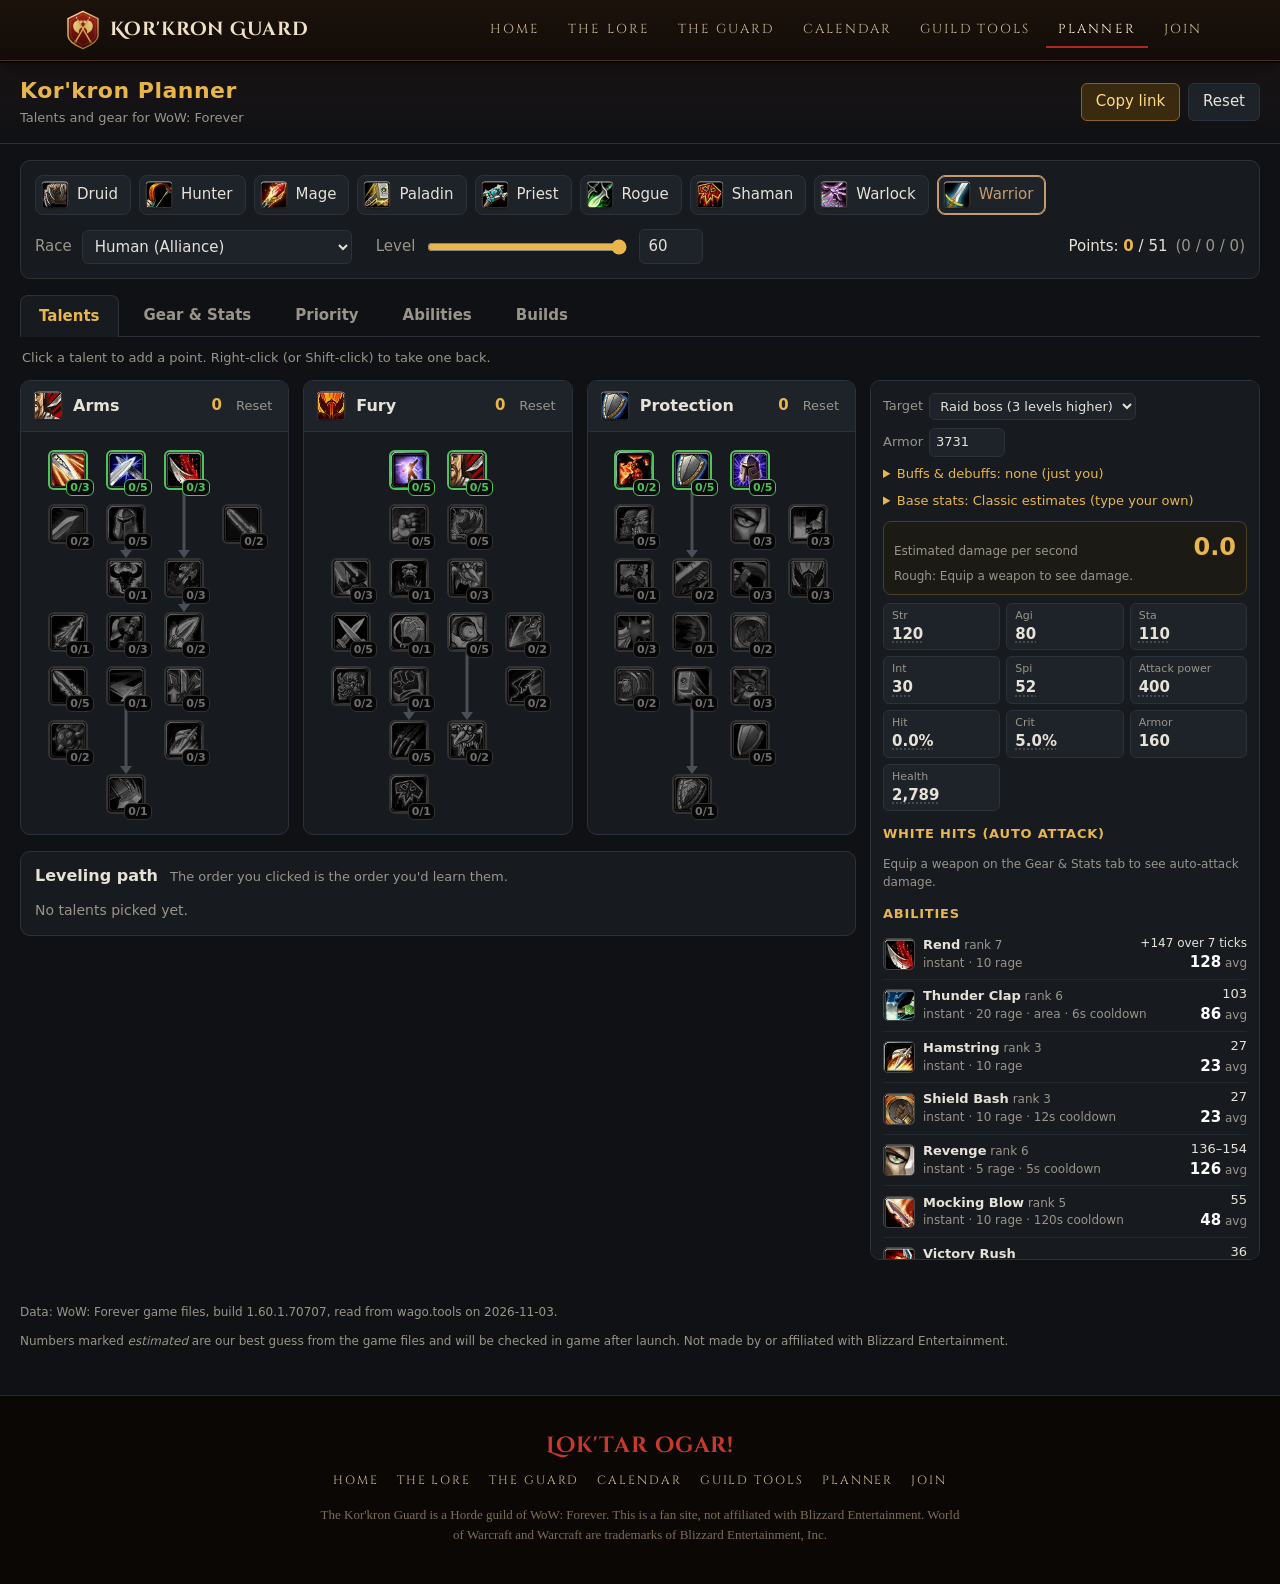
==== commit 45cfdbe1: "Planner: Abilities tab (every ability by number of targets, with every talent combination) and Blizz" ====
--- a/planner/index.html
+++ b/planner/index.html
@@ -44,6 +44,7 @@
     <button type="button" role="tab" id="tabTalents" data-view="talents" aria-selected="true">Talents</button>
     <button type="button" role="tab" id="tabGear" data-view="gear" aria-selected="false">Gear &amp; Stats</button>
     <button type="button" role="tab" id="tabPriority" data-view="priority" aria-selected="false">Priority</button>
+    <button type="button" role="tab" id="tabAbilities" data-view="abilities" aria-selected="false">Abilities</button>
     <button type="button" role="tab" id="tabBuilds" data-view="builds" aria-selected="false">Builds</button>
   </nav>
 
@@ -91,6 +92,13 @@
       <aside class="side" id="prioSide" aria-label="Stats and abilities"></aside>
     </div>
   </div>
+
+  <div id="abilitiesView" role="tabpanel" aria-labelledby="tabAbilities" hidden>
+    <div class="prio-layout lab-layout">
+      <section class="prio lab" id="lab" aria-label="Abilities"></section>
+      <aside class="side" id="labSide" aria-label="Target, buffs and stats"></aside>
+    </div>
+  </div>
 </main>
 
 <dialog class="picker" id="picker" aria-labelledby="pickerTitle">
@@ -136,6 +144,7 @@
 <script src="js/gear.js"></script>
 <script src="js/panel.js"></script>
 <script src="js/priority.js"></script>
+<script src="js/abilitytab.js"></script>
 <script src="js/builds.js"></script>
 <script src="js/why.js"></script>
 <script src="../assets/nav.js" data-root="../" data-page="planner"></script>
--- a/planner/css/planner.css
+++ b/planner/css/planner.css
@@ -571,6 +571,67 @@
 .why-why { font-size: 14px; margin-top: 4px; }
 .why-why strong { color: var(--gold); }
 
+/* ---------- abilities tab (spreadsheet-style table) ---------- */
+.lab-bar { gap: 8px 22px; }
+.lab-field { display: flex; flex-wrap: wrap; align-items: center; gap: 6px 10px; }
+.lab-label { font-weight: 600; font-size: 13px; }
+.lab-chips { display: flex; flex-wrap: wrap; align-items: center; gap: 5px 8px; }
+.lab-num { width: 58px; background: var(--panel); border: 1px solid var(--line); border-radius: 6px; padding: 2px 6px; font-size: 13px; }
+.lab-scroll { overflow-x: auto; margin-top: 12px; }
+.lab-table { width: 100%; border-collapse: collapse; font-size: 13px; font-variant-numeric: tabular-nums; }
+.lab-table th { padding: 0; border-bottom: 1px solid var(--line); white-space: nowrap; text-align: left; }
+.lab-table th.num { text-align: right; }
+.lab-sort { width: 100%; padding: 6px 8px; background: none; border: 0; color: var(--muted); font-size: 12px; font-weight: 600; text-align: inherit; cursor: pointer; }
+.lab-sort:hover { color: var(--text); }
+.lab-arrow { color: var(--gold); }
+.lab-table td { padding: 4px 8px; border-bottom: 1px solid #23272e; vertical-align: middle; }
+.lab-table td.num, .lab-sub td.num, .lab-sub th.num { text-align: right; white-space: nowrap; }
+.lab-row:hover > td { background: #1b1f25; }
+.lab-row.open > td { background: var(--panel-2); border-bottom-color: transparent; }
+.lab-row.locked .lab-open { opacity: .65; }
+.lab-name { position: sticky; left: 0; z-index: 1; min-width: 210px; background: var(--panel); }
+.lab-open { display: flex; align-items: center; gap: 8px; width: 100%; padding: 0; background: none; border: 0; text-align: left; cursor: pointer; }
+.lab-caret { flex: none; width: 10px; color: var(--muted); font-size: 11px; }
+.lab-ntext { display: flex; flex-direction: column; gap: 2px; min-width: 0; }
+.lab-tags { display: flex; flex-wrap: wrap; gap: 4px; }
+td.lab-total { color: #fff; }
+td.lab-total.green { color: var(--green); }
+.lab-multi { color: var(--gold); font-weight: 700; }
+.lab-lock { font-style: italic; }
+.prio-tag.lab-heal { border-color: #2f6b36; color: var(--green); }
+.lab-detail > td { padding: 2px 12px 14px; background: var(--panel-2); border-bottom: 1px solid var(--line); }
+.lab-grid { display: grid; grid-template-columns: minmax(0, 1.2fr) minmax(0, 1fr); gap: 0 24px; }
+.lab-block h4, .lab-combos h4 { margin: 12px 0 6px; font-size: 12px; color: var(--gold); text-transform: uppercase; letter-spacing: .06em; }
+.lab-desc { margin: 0 0 6px; font-size: 13px; }
+.lab-facts li { color: var(--muted); }
+.lab-warn { color: var(--gold); }
+.lab-sub { border-collapse: collapse; font-size: 12px; font-variant-numeric: tabular-nums; }
+.lab-sub th { padding: 3px 8px; border-bottom: 1px solid var(--line); color: var(--muted); font-weight: 600; text-align: left; white-space: nowrap; }
+.lab-sub td { padding: 3px 8px; border-bottom: 1px solid #2a2f37; }
+.lab-sub tr.mine td { background: rgba(232, 182, 76, .1); }
+.lab-tlist { margin: 6px 0 0; }
+.lab-tlist li { display: flex; flex-wrap: wrap; align-items: center; gap: 2px 10px; padding: 3px 0; }
+.lab-tname { color: var(--text); }
+.lab-tdo { color: var(--muted); }
+.lab-ctable { width: 100%; }
+.lab-chip { display: inline-block; margin: 1px 4px 1px 0; padding: 0 7px; border: 1px solid #4a3f22; border-radius: 10px; background: #221f19; font-size: 11px; white-space: nowrap; }
+.lab-later { margin-top: 8px; }
+/* an opened row's details stay in view while the wide table scrolls sideways (phones) */
+.lab-detail .lab-grid, .lab-detail .lab-talents { position: sticky; left: 12px; max-width: calc(100vw - 92px); }
+@media (max-width: 1250px) {
+  .prio-layout.lab-layout { grid-template-columns: minmax(0, 1fr); }
+}
+@media (max-width: 900px) {
+  .lab-grid { grid-template-columns: minmax(0, 1fr); }
+  .lab-name { min-width: 150px; }
+}
+@media (max-width: 520px) {
+  .tabs { overflow-x: auto; gap: 1px; scrollbar-width: none; }
+  .tabs button { padding: 8px 6px; white-space: nowrap; font-size: 13px; }
+  .lab { padding: 12px 10px; }
+  .lab-detail .lab-grid, .lab-detail .lab-talents { max-width: calc(100vw - 66px); }
+}
+
 @media (max-width: 1250px) {
   .talents-layout { grid-template-columns: 1fr; }
   .prio-layout { grid-template-columns: 1fr; }
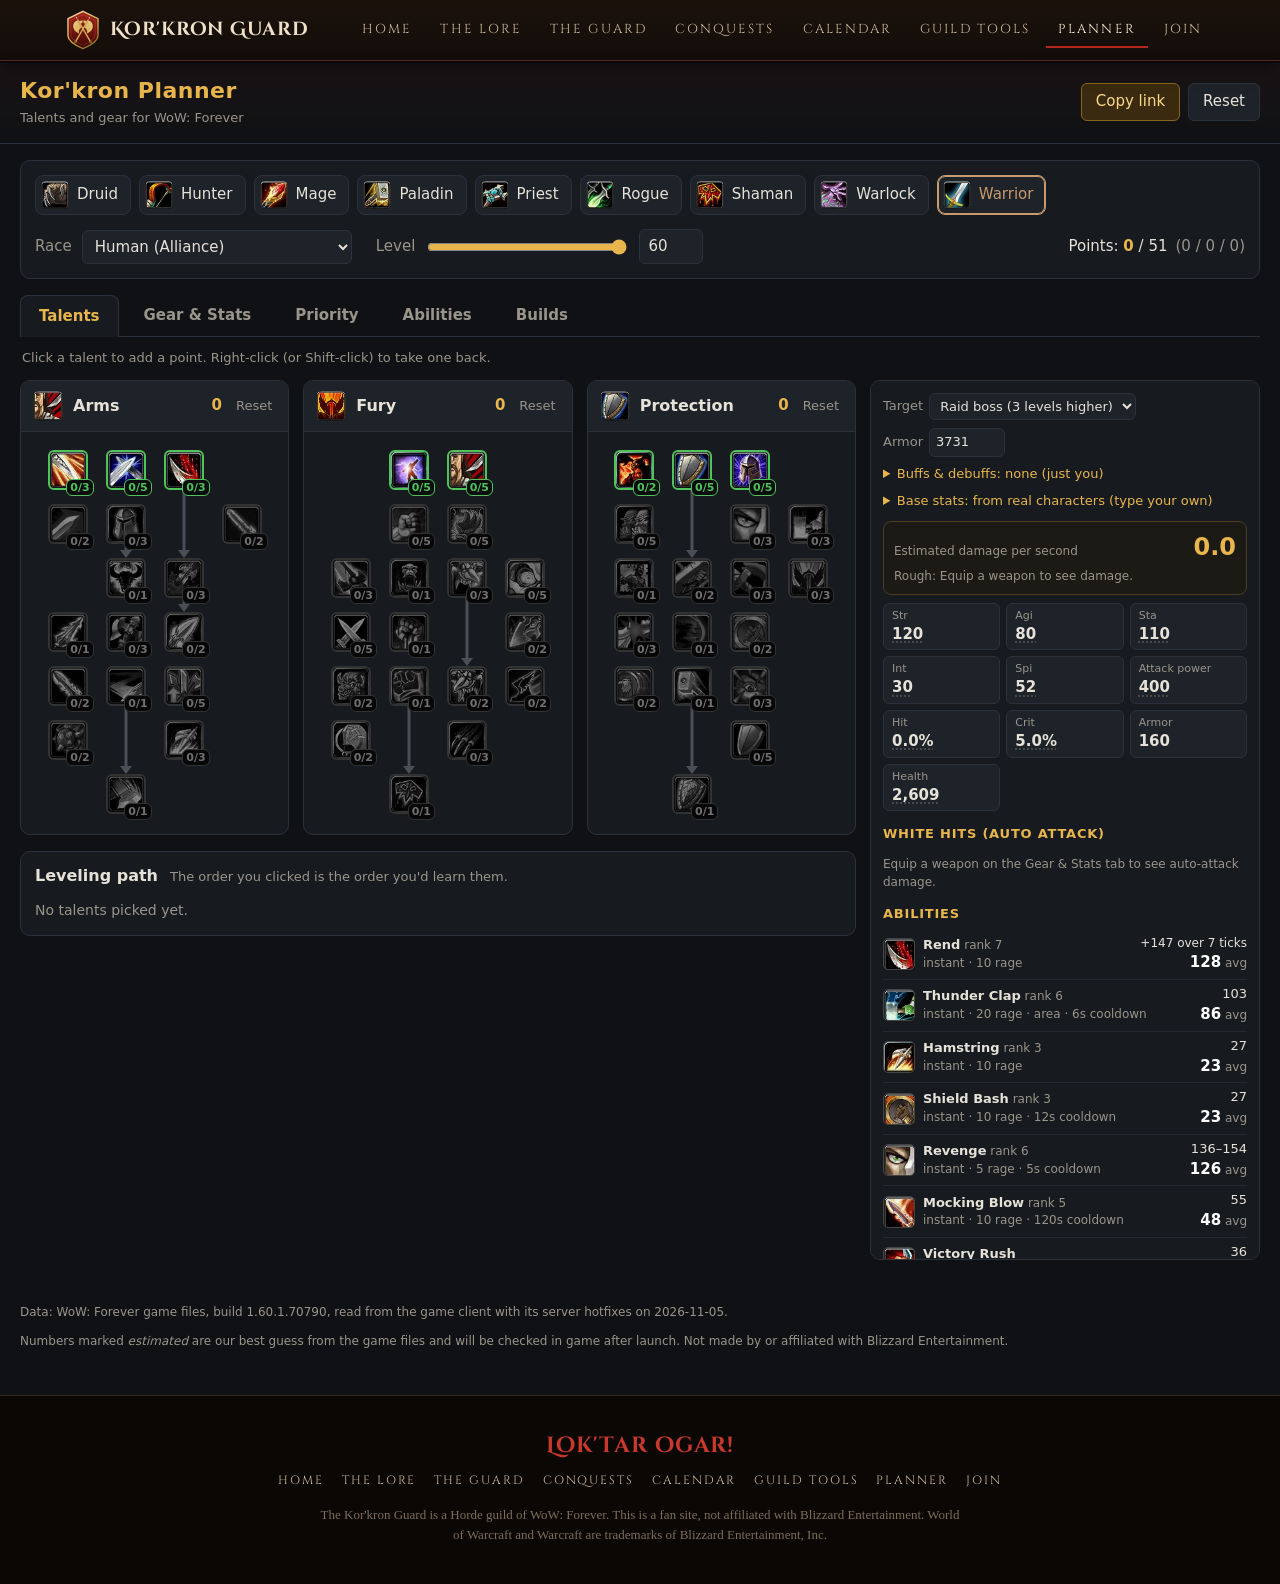
==== commit cf450106: "Planner: mana regen, Warrior crit/dodge and base stats from the guild's real characters; addon impor" ====
--- a/planner/index.html
+++ b/planner/index.html
@@ -71,10 +71,12 @@
 
   <div id="gearView" role="tabpanel" aria-labelledby="tabGear" hidden>
     <p class="hint">Click a slot to pick an item. Only items your class can use at this level are listed.</p>
+    <div class="gear-tools" id="gearTools"></div>
     <div class="gear-layout">
       <section class="slots" id="slots" aria-label="Equipment"></section>
       <section class="sheet" id="sheet" aria-label="Character sheet"></section>
     </div>
+    <section class="mcp" id="mcpBox" aria-label="Manual Crowd Pummeler check" hidden></section>
     <section class="side wide" id="gearAttacks" aria-label="Attacks and abilities"></section>
   </div>
 
@@ -139,12 +141,14 @@
 <script src="data/spellbook.js"></script>
 <script src="data/builds.js"></script>
 <script src="data/links.js"></script>
+<script src="data/measured.js"></script>
 <script src="js/talents.js"></script>
 <script src="js/calc.js"></script>
 <script src="js/gear.js"></script>
 <script src="js/panel.js"></script>
 <script src="js/priority.js"></script>
 <script src="js/abilitytab.js"></script>
+<script src="js/mcp.js"></script>
 <script src="js/builds.js"></script>
 <script src="js/why.js"></script>
 <script src="../assets/nav.js" data-root="../" data-page="planner"></script>
--- a/assets/nav.css
+++ b/assets/nav.css
@@ -24,10 +24,11 @@
   display: none; background: none; border: 1px solid #4a2c1a; color: #e9dcc6; border-radius: 4px;
   font: inherit; font-size: 12px; letter-spacing: .16em; text-transform: uppercase; padding: 8px 12px; cursor: pointer;
 }
-@media (max-width: 1120px) {
+/* 8 links: full size needs about 1160px, the tighter size about 1020px (measured 2026-11-05) */
+@media (max-width: 1200px) {
   .kg-links a { padding: 8px 8px; font-size: 12px; letter-spacing: .12em; }
 }
-@media (max-width: 980px) {
+@media (max-width: 1040px) {
   .kg-menu { display: block; }
   .kg-links { display: none; position: absolute; left: 0; right: 0; top: 100%; flex-direction: column; background: #140d09; border-bottom: 1px solid #4a2c1a; padding: 6px 0; }
   .kg-links.open { display: flex; }
--- a/planner/css/planner.css
+++ b/planner/css/planner.css
@@ -1,657 +1,687 @@
-:root {
-  --bg: #0f1114;
-  --panel: #171a1f;
-  --panel-2: #1e2229;
-  --line: #2c323b;
-  --text: #e6e2d8;
-  --muted: #9a958a;
-  --gold: #e8b64c;
-  --green: #4fc35a;
-  --red: #e0533f;
-  --blue: #6fb3ff;
-  --icon: 40px;
-  --gap-x: 18px;
-  --gap-y: 14px;
-  --class: #c69b6d;
-  color-scheme: dark;
-}
-
-* { box-sizing: border-box; }
-
-body {
-  margin: 0;
-  background: var(--bg);
-  color: var(--text);
-  font: 15px/1.45 system-ui, -apple-system, "Segoe UI", Roboto, sans-serif;
-}
-
-button, select, input { font: inherit; color: inherit; }
-
-.top {
-  display: flex;
-  align-items: center;
-  justify-content: space-between;
-  gap: 12px;
-  padding: 14px max(20px, calc((100% - 1520px) / 2)); /* lines up with the content below */
-  border-bottom: 1px solid var(--line);
-  background: linear-gradient(180deg, #1a1416, var(--bg));
-}
-.brand h1 { margin: 0; font-size: 22px; letter-spacing: .5px; color: var(--gold); }
-.brand .sub { color: var(--muted); font-size: 13px; }
-.actions { display: flex; gap: 8px; }
-
-.btn {
-  background: var(--panel-2);
-  border: 1px solid var(--line);
-  border-radius: 6px;
-  padding: 7px 14px;
-  cursor: pointer;
-}
-.btn:hover { border-color: #4a525e; }
-.btn.primary { background: #3a2a10; border-color: #8a6420; color: #ffd98a; }
-.btn.primary:hover { border-color: var(--gold); }
-
-main { max-width: 1560px; margin: 0 auto; padding: 16px 20px 32px; }
-
-/* ---------- character controls ---------- */
-.controls {
-  background: var(--panel);
-  border: 1px solid var(--line);
-  border-radius: 10px;
-  padding: 14px;
-}
-.classes { display: flex; flex-wrap: wrap; gap: 8px; }
-.class-btn {
-  display: flex;
-  align-items: center;
-  gap: 8px;
-  padding: 5px 12px 5px 5px;
-  border-radius: 8px;
-  border: 1px solid var(--line);
-  background: var(--panel-2);
-  cursor: pointer;
-}
-.class-btn .icon { width: 28px; height: 28px; border-radius: 5px; }
-.class-btn[aria-checked="true"] {
-  border-color: var(--c);
-  box-shadow: inset 0 0 0 1px var(--c);
-  color: var(--c);
-}
-.row { display: flex; flex-wrap: wrap; align-items: center; gap: 14px 24px; margin-top: 14px; }
-.field { display: flex; align-items: center; gap: 10px; color: var(--muted); }
-.field select, .field input[type=number] {
-  background: var(--panel-2);
-  border: 1px solid var(--line);
-  border-radius: 6px;
-  padding: 6px 8px;
-  color: var(--text);
-}
-.field input[type=number] { width: 64px; }
-.field input[type=range] { width: 200px; accent-color: var(--gold); }
-.points { margin-left: auto; font-variant-numeric: tabular-nums; }
-.points strong { color: var(--gold); }
-.points .split { color: var(--muted); margin-left: 8px; }
-
-.hint { color: var(--muted); font-size: 13px; margin: 12px 2px; }
-
-/* ---------- trees ---------- */
-.trees { display: grid; grid-template-columns: repeat(3, 1fr); gap: 14px; }
-.tree {
-  background: var(--panel);
-  border: 1px solid var(--line);
-  border-radius: 10px;
-  overflow: hidden;
-}
-.tree-head {
-  display: flex;
-  align-items: center;
-  gap: 10px;
-  padding: 10px 12px;
-  border-bottom: 1px solid var(--line);
-  background: var(--panel-2);
-}
-.tree-head .icon { width: 30px; height: 30px; border-radius: 6px; }
-.tree-head h3 { margin: 0; font-size: 16px; flex: 1; }
-.tree-head .spent { color: var(--gold); font-variant-numeric: tabular-nums; font-weight: 600; }
-.tree-head .reset {
-  background: none; border: none; color: var(--muted); cursor: pointer; font-size: 13px; padding: 2px 4px;
-}
-.tree-head .reset:hover { color: var(--text); }
-
-.grid {
-  position: relative;
-  width: calc(4 * var(--icon) + 3 * var(--gap-x));
-  height: calc(7 * var(--icon) + 6 * var(--gap-y));
-  margin: 18px auto 20px;
-}
-.grid svg { position: absolute; inset: 0; overflow: visible; pointer-events: none; }
-.grid svg path { fill: none; stroke: #4a4f57; stroke-width: 3; }
-.grid svg path.on { stroke: var(--gold); }
-.grid svg polygon { fill: #4a4f57; }
-.grid svg polygon.on { fill: var(--gold); }
-
-.talent {
-  position: absolute;
-  width: var(--icon);
-  height: var(--icon);
-  padding: 0;
-  border: 2px solid #555b64;
-  border-radius: 6px;
-  background-color: #000;
-  cursor: pointer;
-  filter: grayscale(1) brightness(.55);
-  transition: filter .1s, border-color .1s;
-}
-.talent.open { filter: none; border-color: var(--green); }
-.talent.some { filter: none; border-color: var(--green); }
-.talent.max { filter: none; border-color: var(--gold); }
-.talent.planned-only { filter: none; border-color: var(--blue); border-style: dashed; }
-.talent:focus-visible { outline: 2px solid #fff; outline-offset: 2px; }
-.talent .rank {
-  position: absolute;
-  right: -8px;
-  bottom: -8px;
-  min-width: 26px;
-  padding: 0 3px;
-  border-radius: 6px;
-  background: #0b0c0e;
-  border: 1px solid #555b64;
-  font-size: 11px;
-  font-weight: 700;
-  line-height: 15px;
-  text-align: center;
-  color: #ccc;
-  font-variant-numeric: tabular-nums;
-}
-.talent.open .rank, .talent.some .rank { color: var(--green); border-color: var(--green); }
-.talent.max .rank { color: var(--gold); border-color: var(--gold); }
-.talent .rank .plan { color: var(--blue); }
-.talent .flag {
-  position: absolute; left: -5px; top: -5px; width: 10px; height: 10px; border-radius: 50%;
-  background: var(--blue); border: 1px solid #000;
-}
-.talent .flag.unconfirmed { background: var(--red); }
-
-.icon {
-  display: inline-block;
-  background-image: url("../img/talent-icons.jpg");
-  background-repeat: no-repeat;
-  flex: none;
-}
-
-/* ---------- leveling path ---------- */
-.path {
-  margin-top: 16px;
-  background: var(--panel);
-  border: 1px solid var(--line);
-  border-radius: 10px;
-  padding: 12px 14px;
-}
-.path-head { display: flex; flex-wrap: wrap; align-items: baseline; gap: 4px 12px; }
-.path h2 { margin: 0; font-size: 16px; }
-.muted { color: var(--muted); font-size: 13px; }
-.path ol {
-  list-style: none;
-  margin: 10px 0 0;
-  padding: 0;
-  columns: 3 260px;
-  column-gap: 20px;
-}
-.path li {
-  display: flex;
-  align-items: center;
-  gap: 8px;
-  padding: 3px 0;
-  break-inside: avoid;
-  font-size: 14px;
-}
-.path li .lvl { width: 46px; color: var(--muted); font-variant-numeric: tabular-nums; flex: none; }
-.path li .icon { width: 20px; height: 20px; border-radius: 3px; }
-.path li .r { color: var(--muted); font-size: 12px; }
-.path li.planned { opacity: .5; }
-.path .empty { color: var(--muted); font-size: 14px; }
-
-/* ---------- tooltip ---------- */
-.tooltip {
-  position: fixed;
-  z-index: 10;
-  max-width: 330px;
-  padding: 10px 12px;
-  background: rgba(8, 10, 14, .97);
-  border: 1px solid #5b6270;
-  border-radius: 8px;
-  box-shadow: 0 6px 24px rgba(0, 0, 0, .6);
-  font-size: 13px;
-  pointer-events: none;
-}
-.tooltip.sticky { pointer-events: auto; }
-.tooltip h4 { margin: 0 0 2px; font-size: 15px; color: #fff; }
-.tooltip .rk { color: var(--muted); margin-bottom: 6px; }
-.tooltip .req { color: var(--red); }
-.tooltip .lbl { color: var(--gold); margin-top: 8px; }
-.tooltip p { margin: 2px 0; color: #ffd100; }
-.tooltip .note { margin-top: 8px; color: var(--blue); font-size: 12px; }
-.tooltip .note.unconfirmed { color: #ff9b8a; }
-.tooltip .hint2 { margin-top: 8px; color: var(--green); font-size: 12px; }
-.tooltip .tbtns { display: flex; gap: 8px; margin-top: 10px; }
-.tooltip .tbtns .btn { flex: 1; padding: 8px; }
-
-.toast {
-  position: fixed;
-  left: 50%;
-  bottom: 24px;
-  transform: translateX(-50%);
-  background: #2a2010;
-  border: 1px solid #8a6420;
-  color: #ffe2a6;
-  padding: 9px 16px;
-  border-radius: 8px;
-  z-index: 20;
-  max-width: calc(100% - 32px);
-}
-
-.data-foot {
-  max-width: 1560px;
-  margin: 0 auto;
-  padding: 0 20px 32px;
-  color: var(--muted);
-  font-size: 12px;
-}
-
-/* ---------- tabs ---------- */
-.tabs { display: flex; gap: 6px; margin: 16px 0 0; border-bottom: 1px solid var(--line); }
-.tabs button {
-  background: none;
-  border: 1px solid transparent;
-  border-bottom: none;
-  border-radius: 8px 8px 0 0;
-  padding: 9px 18px;
-  color: var(--muted);
-  cursor: pointer;
-  font-weight: 600;
-}
-.tabs button:hover { color: var(--text); }
-.tabs button[aria-selected="true"] {
-  background: var(--panel);
-  border-color: var(--line);
-  color: var(--gold);
-  margin-bottom: -1px;
-}
-
-/* ---------- item quality colors (the game's) ---------- */
-.q-poor { color: #9d9d9d; } .q-common { color: #ffffff; } .q-uncommon { color: #1eff00; }
-.q-epic { color: #a335ee; } .q-legendary { color: #ff8000; }
-.q-artifact { color: #e6cc80; } .q-heirloom { color: #00ccff; }
-.q-rare { color: #3d93ff; } /* a little lighter than the game so it reads on dark panels */
-.q-border-poor { border-color: #9d9d9d !important; } .q-border-common { border-color: #cfcfcf !important; }
-.q-border-uncommon { border-color: #1eff00 !important; } .q-border-rare { border-color: #3d93ff !important; }
-.q-border-epic { border-color: #a335ee !important; } .q-border-legendary { border-color: #ff8000 !important; }
-
-/* ---------- gear page ---------- */
-.gear-layout { display: grid; grid-template-columns: minmax(0, 3fr) minmax(0, 2fr); gap: 14px; align-items: start; }
-.slots {
-  display: grid;
-  grid-template-columns: 1fr 1fr;
-  grid-auto-flow: column;
-  grid-template-rows: repeat(9, auto); /* left column head to legs, right column feet to ranged, like the game */
-  gap: 6px;
-  background: var(--panel);
-  border: 1px solid var(--line);
-  border-radius: 10px;
-  padding: 10px;
-}
-.slot, .pick {
-  display: flex;
-  align-items: center;
-  gap: 10px;
-  width: 100%;
-  text-align: left;
-  background: var(--panel-2);
-  border: 1px solid var(--line);
-  border-radius: 8px;
-  padding: 5px 8px 5px 5px;
-  cursor: pointer;
-  min-width: 0;
-}
-.slot:hover, .pick:hover { border-color: #4a525e; }
-.pick.current { border-color: var(--gold); }
-.iicon {
-  width: 40px;
-  height: 40px;
-  flex: none;
-  border-radius: 6px;
-  border: 1px solid #555b64;
-  background-color: #000;
-  background-repeat: no-repeat;
-  box-sizing: content-box;
-}
-.iicon.empty { background: #0c0d10; border-style: dashed; }
-.stext { display: flex; flex-direction: column; min-width: 0; }
-.sname { font-weight: 600; white-space: nowrap; overflow: hidden; text-overflow: ellipsis; }
-.ssub { font-size: 12px; color: var(--muted); white-space: nowrap; overflow: hidden; text-overflow: ellipsis; }
-.warn { color: #ff8a73 !important; }
-.green { color: var(--green); }
-.small { font-size: 12px; }
-
-.sheet {
-  background: var(--panel);
-  border: 1px solid var(--line);
-  border-radius: 10px;
-  padding: 12px 14px;
-}
-.sheet-note {
-  font-size: 13px;
-  color: #c9c3b6;
-  background: #1c1a14;
-  border: 1px solid #4a3f22;
-  border-radius: 8px;
-  padding: 8px 10px;
-  margin-bottom: 6px;
-}
-.sheet-sec h3 { margin: 14px 0 6px; font-size: 14px; color: var(--gold); text-transform: uppercase; letter-spacing: .06em; }
-.sheet-sec dl { display: grid; grid-template-columns: 1fr auto; gap: 3px 12px; margin: 0; }
-.sheet-sec dt { color: var(--muted); }
-.sheet-sec dd { margin: 0; text-align: right; font-variant-numeric: tabular-nums; }
-.sheet-sec dd[title] { text-decoration: underline dotted #555; text-underline-offset: 3px; cursor: help; }
-ul.plain { list-style: none; padding: 0; margin: 0; font-size: 13px; }
-ul.plain li { padding: 2px 0; }
-
-/* ---------- item picker ---------- */
-.picker {
-  width: min(640px, calc(100% - 24px));
-  max-height: min(86vh, 900px);
-  padding: 0;
-  background: var(--panel);
-  color: var(--text);
-  border: 1px solid #4a525e;
-  border-radius: 12px;
-  box-shadow: 0 10px 40px rgba(0, 0, 0, .7);
-}
-.picker[open] { display: flex; flex-direction: column; }
-.picker::backdrop { background: rgba(0, 0, 0, .6); }
-.picker-head { display: flex; align-items: center; justify-content: space-between; padding: 12px 14px 0; }
-.picker-head h2 { margin: 0; font-size: 17px; color: var(--gold); }
-.picker-tools { display: flex; gap: 8px; padding: 10px 14px 0; }
-.picker-tools input {
-  flex: 1;
-  min-width: 0;
-  background: var(--panel-2);
-  border: 1px solid var(--line);
-  border-radius: 6px;
-  padding: 8px 10px;
-}
-.picker > .muted { margin: 8px 14px 6px; }
-.picker-list { list-style: none; margin: 0; padding: 0 14px 14px; overflow-y: auto; overflow-x: hidden; display: grid; grid-template-columns: minmax(0, 1fr); gap: 5px; }
-.pick .stext { flex: 1; }
-
-/* ---------- item tooltip ---------- */
-.itip { min-width: 230px; color: #fff; font-size: 13px; }
-.itip h4 { font-size: 15px; margin: 0 0 2px; }
-.itip .two { display: flex; justify-content: space-between; gap: 16px; }
-.itip .muted { font-size: 12px; margin-top: 4px; }
-.itip .setname { color: #ffd100; margin-top: 8px; }
-.itip .green { color: #1eff00; }
-
-/* ---------- stats + abilities panel ---------- */
-.talents-layout { display: grid; grid-template-columns: minmax(0, 1fr) 390px; gap: 14px; align-items: start; }
-.side {
-  background: var(--panel);
-  border: 1px solid var(--line);
-  border-radius: 10px;
-  padding: 12px;
-  position: sticky;
-  top: 10px;
-  max-height: calc(100vh - 20px);
-  overflow-y: auto;
-}
-.side.wide { position: static; max-height: none; margin-top: 14px; }
-.side.wide .panel-in { display: grid; grid-template-columns: minmax(0, 1fr) minmax(0, 1.4fr); gap: 0 24px; }
-.side.wide .pctl, .side.wide .pstats, .side.wide .pnote { grid-column: 1; }
-.side.wide .psec:last-of-type { grid-column: 2; grid-row: 1 / span 6; }
-.pctl { display: flex; flex-wrap: wrap; gap: 8px 12px; margin-bottom: 10px; }
-.pfield { display: flex; align-items: center; gap: 6px; color: var(--muted); font-size: 13px; }
-.pfield select, .pfield input, .pbase input {
-  background: var(--panel-2);
-  border: 1px solid var(--line);
-  border-radius: 6px;
-  padding: 4px 6px;
-  color: var(--text);
-  font-size: 13px;
-}
-.pfield input { width: 76px; }
-.pbuffs { display: flex; flex-direction: column; gap: 3px; width: 100%; }
-.pbuffs-box { width: 100%; }
-.pbuffs-box > summary { cursor: pointer; color: var(--gold); font-size: 13px; }
-.pbuff-group { margin: 8px 0 3px; font-size: 12px; color: var(--muted); text-transform: uppercase; letter-spacing: .5px; }
-.pbuff-tools { display: flex; gap: 6px; margin-top: 6px; }
-.btn.small { padding: 2px 10px; font-size: 12px; }
-.pcheck input:disabled + span { opacity: .5; }
-.pcheck { display: flex; align-items: center; gap: 6px; color: var(--muted); font-size: 13px; cursor: pointer; }
-.pcheck input { accent-color: var(--gold, #e0b04a); margin: 0; }
-.pbase { width: 100%; font-size: 13px; }
-.pbase summary { cursor: pointer; color: var(--gold); }
-.pbase p { margin: 6px 0; }
-.pbase-row { display: flex; gap: 6px; flex-wrap: wrap; }
-.pbase-row label { display: flex; flex-direction: column; font-size: 11px; color: var(--muted); }
-.pbase-row input { width: 58px; }
-.pstats { display: grid; grid-template-columns: repeat(auto-fill, minmax(104px, 1fr)); gap: 6px; margin-bottom: 4px; }
-.pstat { background: var(--panel-2); border: 1px solid var(--line); border-radius: 6px; padding: 4px 8px; }
-.pstat .pl { display: block; font-size: 11px; color: var(--muted); }
-.pstat .pv { font-weight: 700; font-variant-numeric: tabular-nums; }
-.hint-u { text-decoration: underline dotted #555; text-underline-offset: 3px; cursor: help; }
-.psec h4 { margin: 14px 0 6px; font-size: 13px; color: var(--gold); text-transform: uppercase; letter-spacing: .06em; }
-.prow { display: flex; justify-content: space-between; gap: 10px; padding: 4px 0; border-bottom: 1px solid #23272e; font-size: 13px; }
-.prow.total { border-bottom: none; }
-.pname { min-width: 0; overflow: hidden; text-overflow: ellipsis; white-space: nowrap; }
-.pnums { white-space: nowrap; font-variant-numeric: tabular-nums; }
-.abl { display: flex; align-items: center; gap: 8px; padding: 5px 0; border-bottom: 1px solid #23272e; font-size: 13px; }
-.abl.locked { opacity: .55; }
-.aicon { width: 32px; height: 32px; border-radius: 5px; border: 1px solid #444; }
-.amain { flex: 1; min-width: 0; }
-.atitle strong { font-size: 13px; }
-.asub { overflow: hidden; text-overflow: ellipsis; white-space: nowrap; }
-.anums { text-align: right; font-variant-numeric: tabular-nums; white-space: nowrap; }
-.aavg strong { font-size: 15px; color: #fff; }
-.plocked summary { cursor: pointer; margin-top: 8px; }
-.pnote { margin-top: 12px; }
-.delta {
-  display: inline-block;
-  margin-left: 5px;
-  padding: 0 4px;
-  border-radius: 4px;
-  font-size: 11px;
-  font-weight: 700;
-  animation: fade 4s ease-out forwards;
-}
-.delta.up { color: #7dff8a; background: rgba(79, 195, 90, .15); }
-.delta.down { color: #ff8a73; background: rgba(224, 83, 63, .15); }
-@keyframes fade { 0%, 70% { opacity: 1; } 100% { opacity: 0; } }
-.tooltip ul.preview { list-style: none; margin: 2px 0 0; padding: 0; font-size: 12px; }
-.tooltip ul.preview li.up { color: #7dff8a; }
-.tooltip ul.preview li.down { color: #ff8a73; }
-.tooltip ul.preview li span { color: #ccc; }
-
-.prot { background: #1c1a14; border: 1px solid #4a3f22; border-radius: 8px; padding: 8px 10px; margin-bottom: 8px; }
-.prot-top { display: flex; align-items: baseline; justify-content: space-between; gap: 8px; }
-.prot-dps { font-size: 24px; color: var(--gold); font-variant-numeric: tabular-nums; }
-.prot ul { margin: 4px 0; }
-.prot ul li { display: flex; justify-content: space-between; gap: 8px; }
-.prot p { margin: 4px 0 0; }
-.pick .gain { margin-left: auto; padding-left: 8px; font-weight: 700; font-variant-numeric: tabular-nums; white-space: nowrap; }
-.pick .gain.up { color: #7dff8a; } .pick .gain.down { color: #ff8a73; } .pick .gain.same { color: var(--muted); }
-.picker-sort { display: flex; flex-wrap: wrap; gap: 6px; align-items: center; padding: 6px 14px 0; font-size: 13px; color: var(--muted); }
-.picker-sort select { background: var(--panel-2); border: 1px solid var(--line); border-radius: 6px; padding: 3px 6px; color: var(--text); }
-.picker-hint { margin-left: auto; font-size: 12px; }
-/* filter buttons (weapon hand and type, armor type, source) */
-.picker-filters { display: flex; flex-direction: column; gap: 5px; padding: 8px 14px 0; }
-.picker-filters[hidden] { display: none; }
-.fgroup { display: flex; align-items: flex-start; gap: 5px; }
-.fchips { display: flex; flex-wrap: wrap; gap: 5px; flex: 1; min-width: 0; }
-.flabel { flex: none; width: 52px; padding-top: 3px; font-size: 12px; color: var(--muted); }
-.chip { padding: 2px 9px; font-size: 12px; white-space: nowrap; }
-.chip .n { color: var(--muted); font-variant-numeric: tabular-nums; }
-.chip.primary .n { color: #c9a35a; }
-.picker-filters .clear { align-self: flex-start; margin-left: 57px; color: var(--muted); }
-/* the Wowhead link beside an item */
-.slot-row, .picker-list li { display: flex; gap: 5px; min-width: 0; }
-.slot-row .slot, .picker-list .pick { flex: 1; width: auto; }
-a.wh {
-  flex: none;
-  display: flex;
-  align-items: center;
-  justify-content: center;
-  width: 30px;
-  background: var(--panel-2);
-  border: 1px solid var(--line);
-  border-radius: 8px;
-  color: var(--muted);
-  text-decoration: none;
-  font-size: 15px;
-}
-a.wh:hover, a.wh:focus-visible { color: var(--gold); border-color: #4a525e; }
-
-/* ---------- smaller screens ---------- */
-/* Builds tab */
-.build-kinds { display: flex; flex-wrap: wrap; gap: 8px; margin: 0 0 10px; }
-.build-how { margin: 0 0 12px; }
-.build-grid { display: grid; grid-template-columns: repeat(auto-fill, minmax(320px, 1fr)); gap: 14px; align-items: start; }
-.build-card { background: var(--panel); border: 1px solid var(--line); border-radius: 10px; padding: 14px 16px; }
-.build-head { display: flex; gap: 12px; align-items: center; }
-.build-icon { width: 40px; height: 40px; border-radius: 6px; border: 1px solid #444; }
-.build-head h3 { margin: 0; font-size: 17px; color: var(--gold); }
-.build-meta { display: flex; flex-wrap: wrap; gap: 6px; align-items: center; margin-top: 3px; }
-.build-summary { font-size: 14px; margin: 10px 0 6px; }
-.build-card p.muted { margin: 4px 0; }
-.build-card .btn { margin-top: 8px; }
-.build-order { margin-top: 10px; }
-.build-order > summary { cursor: pointer; color: var(--gold); font-size: 13px; }
-.build-order ol { list-style: none; margin: 8px 0 0; padding: 0; max-height: 420px; overflow-y: auto; }
-.build-order li { display: grid; grid-template-columns: 46px 20px minmax(0, 1fr); gap: 2px 8px; align-items: center;
-  padding: 3px 0; border-top: 1px solid var(--line); font-size: 13px; }
-.build-order li > .muted { grid-column: 3; }
-.build-lv { color: var(--muted); }
-.build-ticon { width: 20px; height: 20px; border-radius: 3px; }
-
-/* Priority tab */
-.prio-layout { display: grid; grid-template-columns: minmax(0, 1fr) 390px; gap: 14px; align-items: start; }
-.prio { background: var(--panel); border: 1px solid var(--line); border-radius: 10px; padding: 14px 16px; }
-.prio-head h2 { margin: 0 0 4px; font-size: 20px; color: var(--gold); }
-.prio-head p { margin: 2px 0; }
-.prio-toggles { display: flex; flex-wrap: wrap; align-items: center; gap: 6px 14px; margin: 10px 0 2px; padding: 8px 10px;
-  background: var(--panel-2); border: 1px solid var(--line); border-radius: 8px; }
-.prio-switch span { color: var(--text, #e8e2d4); font-weight: 600; }
-.prio-sec { margin-top: 16px; }
-.prio-sec h3 { margin: 0 0 2px; font-size: 15px; color: var(--gold); letter-spacing: .3px; }
-.prio-sec > p { margin: 0 0 6px; }
-.prio-list { list-style: none; margin: 6px 0 0; padding: 0; counter-reset: prio; }
-.prio-item { display: grid; grid-template-columns: 22px 32px minmax(0, 1fr); gap: 4px 10px; align-items: start;
-  padding: 8px 0; border-top: 1px solid var(--line); counter-increment: prio; }
-.prio-item::before { content: counter(prio); color: var(--muted); font-weight: 700; text-align: right; padding-top: 6px; }
-.prio-title { display: flex; flex-wrap: wrap; align-items: center; gap: 6px; }
-.prio-tag { font-size: 11px; padding: 1px 7px; border-radius: 10px; border: 1px solid var(--line); color: var(--muted); background: var(--panel-2); }
-.prio-tag.theory { border-color: #6b5a2c; color: var(--gold); }
-.prio-text { font-size: 14px; margin-top: 2px; }
-.prio-fact { font-size: 12px; color: var(--muted); margin-top: 1px; }
-.prio-foot { margin-top: 16px; }
-.prio-why { font-size: 13px; margin-top: 4px; padding: 4px 8px; border-left: 2px solid #6b5a2c; background: var(--panel-2); border-radius: 0 6px 6px 0; }
-.prio-why strong { color: var(--gold); }
-.prio-how { margin-top: 6px !important; }
-
-/* ---------- why these talents ---------- */
-.why { margin-top: 16px; background: var(--panel); border: 1px solid var(--line); border-radius: 10px; padding: 12px 14px; }
-.why h2 { margin: 0; font-size: 16px; }
-.why-summary { font-size: 14px; margin: 8px 0 4px; }
-.why-tree { margin-top: 14px; }
-.why-tree h3 { margin: 0 0 4px; font-size: 15px; color: var(--gold); }
-.why-list { list-style: none; margin: 0; padding: 0; }
-.why-item { display: grid; grid-template-columns: 32px minmax(0, 1fr); gap: 10px; align-items: start; padding: 8px 0; border-top: 1px solid var(--line); }
-.why-icon { width: 32px; height: 32px; border-radius: 5px; border: 1px solid #444; }
-.why-title { display: flex; flex-wrap: wrap; align-items: center; gap: 6px; }
-.why-desc { font-size: 13px; color: var(--muted); margin-top: 2px; }
-.why-why { font-size: 14px; margin-top: 4px; }
-.why-why strong { color: var(--gold); }
-
-/* ---------- abilities tab (spreadsheet-style table) ---------- */
-.lab-bar { gap: 8px 22px; }
-.lab-field { display: flex; flex-wrap: wrap; align-items: center; gap: 6px 10px; }
-.lab-label { font-weight: 600; font-size: 13px; }
-.lab-chips { display: flex; flex-wrap: wrap; align-items: center; gap: 5px 8px; }
-.lab-num { width: 58px; background: var(--panel); border: 1px solid var(--line); border-radius: 6px; padding: 2px 6px; font-size: 13px; }
-.lab-scroll { overflow-x: auto; margin-top: 12px; }
-.lab-table { width: 100%; border-collapse: collapse; font-size: 13px; font-variant-numeric: tabular-nums; }
-.lab-table th { padding: 0; border-bottom: 1px solid var(--line); white-space: nowrap; text-align: left; }
-.lab-table th.num { text-align: right; }
-.lab-sort { width: 100%; padding: 6px 8px; background: none; border: 0; color: var(--muted); font-size: 12px; font-weight: 600; text-align: inherit; cursor: pointer; }
-.lab-sort:hover { color: var(--text); }
-.lab-arrow { color: var(--gold); }
-.lab-table td { padding: 4px 8px; border-bottom: 1px solid #23272e; vertical-align: middle; }
-.lab-table td.num, .lab-sub td.num, .lab-sub th.num { text-align: right; white-space: nowrap; }
-.lab-row:hover > td { background: #1b1f25; }
-.lab-row.open > td { background: var(--panel-2); border-bottom-color: transparent; }
-.lab-row.locked .lab-open { opacity: .65; }
-.lab-name { position: sticky; left: 0; z-index: 1; min-width: 210px; background: var(--panel); }
-.lab-open { display: flex; align-items: center; gap: 8px; width: 100%; padding: 0; background: none; border: 0; text-align: left; cursor: pointer; }
-.lab-caret { flex: none; width: 10px; color: var(--muted); font-size: 11px; }
-.lab-ntext { display: flex; flex-direction: column; gap: 2px; min-width: 0; }
-.lab-tags { display: flex; flex-wrap: wrap; gap: 4px; }
-td.lab-total { color: #fff; }
-td.lab-total.green { color: var(--green); }
-.lab-multi { color: var(--gold); font-weight: 700; }
-.lab-lock { font-style: italic; }
-.prio-tag.lab-heal { border-color: #2f6b36; color: var(--green); }
-.lab-detail > td { padding: 2px 12px 14px; background: var(--panel-2); border-bottom: 1px solid var(--line); }
-.lab-grid { display: grid; grid-template-columns: minmax(0, 1.2fr) minmax(0, 1fr); gap: 0 24px; }
-.lab-block h4, .lab-combos h4 { margin: 12px 0 6px; font-size: 12px; color: var(--gold); text-transform: uppercase; letter-spacing: .06em; }
-.lab-desc { margin: 0 0 6px; font-size: 13px; }
-.lab-facts li { color: var(--muted); }
-.lab-warn { color: var(--gold); }
-.lab-sub { border-collapse: collapse; font-size: 12px; font-variant-numeric: tabular-nums; }
-.lab-sub th { padding: 3px 8px; border-bottom: 1px solid var(--line); color: var(--muted); font-weight: 600; text-align: left; white-space: nowrap; }
-.lab-sub td { padding: 3px 8px; border-bottom: 1px solid #2a2f37; }
-.lab-sub tr.mine td { background: rgba(232, 182, 76, .1); }
-.lab-tlist { margin: 6px 0 0; }
-.lab-tlist li { display: flex; flex-wrap: wrap; align-items: center; gap: 2px 10px; padding: 3px 0; }
-.lab-tname { color: var(--text); }
-.lab-tdo { color: var(--muted); }
-.lab-ctable { width: 100%; }
-.lab-chip { display: inline-block; margin: 1px 4px 1px 0; padding: 0 7px; border: 1px solid #4a3f22; border-radius: 10px; background: #221f19; font-size: 11px; white-space: nowrap; }
-.lab-later { margin-top: 8px; }
-/* an opened row's details stay in view while the wide table scrolls sideways (phones) */
-.lab-detail .lab-grid, .lab-detail .lab-talents { position: sticky; left: 12px; max-width: calc(100vw - 92px); }
-@media (max-width: 1250px) {
-  .prio-layout.lab-layout { grid-template-columns: minmax(0, 1fr); }
-}
-@media (max-width: 900px) {
-  .lab-grid { grid-template-columns: minmax(0, 1fr); }
-  .lab-name { min-width: 150px; }
-}
-@media (max-width: 520px) {
-  .tabs { overflow-x: auto; gap: 1px; scrollbar-width: none; }
-  .tabs button { padding: 8px 6px; white-space: nowrap; font-size: 13px; }
-  .lab { padding: 12px 10px; }
-  .lab-detail .lab-grid, .lab-detail .lab-talents { max-width: calc(100vw - 66px); }
-}
-
-@media (max-width: 1250px) {
-  .talents-layout { grid-template-columns: 1fr; }
-  .prio-layout { grid-template-columns: 1fr; }
-  .side { position: static; max-height: none; }
-  .side.wide .panel-in { display: block; }
-}
-@media (max-width: 980px) {
-  .trees { grid-template-columns: 1fr; max-width: 420px; margin: 0 auto; }
-  .gear-layout { grid-template-columns: 1fr; }
-}
-@media (max-width: 640px) {
-  .slots { grid-template-columns: 1fr; grid-auto-flow: row; grid-template-rows: none; }
-  .points { margin-left: 0; width: 100%; }
-}
-@media (max-width: 520px) {
-  .top { padding: 12px 16px; flex-wrap: wrap; }
-  main { padding: 12px 16px 24px; }
-  .data-foot { padding: 0 16px 24px; }
-  .class-btn { padding: 4px; }
-  .class-btn .name { display: none; }
-  .field input[type=range] { width: 130px; }
-  :root { --gap-x: 22px; }
-}
+:root {
+  --bg: #0f1114;
+  --panel: #171a1f;
+  --panel-2: #1e2229;
+  --line: #2c323b;
+  --text: #e6e2d8;
+  --muted: #9a958a;
+  --gold: #e8b64c;
+  --green: #4fc35a;
+  --red: #e0533f;
+  --blue: #6fb3ff;
+  --icon: 40px;
+  --gap-x: 18px;
+  --gap-y: 14px;
+  --class: #c69b6d;
+  color-scheme: dark;
+}
+
+* { box-sizing: border-box; }
+
+body {
+  margin: 0;
+  background: var(--bg);
+  color: var(--text);
+  font: 15px/1.45 system-ui, -apple-system, "Segoe UI", Roboto, sans-serif;
+}
+
+button, select, input { font: inherit; color: inherit; }
+
+.top {
+  display: flex;
+  align-items: center;
+  justify-content: space-between;
+  gap: 12px;
+  padding: 14px max(20px, calc((100% - 1520px) / 2)); /* lines up with the content below */
+  border-bottom: 1px solid var(--line);
+  background: linear-gradient(180deg, #1a1416, var(--bg));
+}
+.brand h1 { margin: 0; font-size: 22px; letter-spacing: .5px; color: var(--gold); }
+.brand .sub { color: var(--muted); font-size: 13px; }
+.actions { display: flex; gap: 8px; }
+
+.btn {
+  background: var(--panel-2);
+  border: 1px solid var(--line);
+  border-radius: 6px;
+  padding: 7px 14px;
+  cursor: pointer;
+}
+.btn:hover { border-color: #4a525e; }
+.btn.primary { background: #3a2a10; border-color: #8a6420; color: #ffd98a; }
+.btn.primary:hover { border-color: var(--gold); }
+
+main { max-width: 1560px; margin: 0 auto; padding: 16px 20px 32px; }
+
+/* ---------- character controls ---------- */
+.controls {
+  background: var(--panel);
+  border: 1px solid var(--line);
+  border-radius: 10px;
+  padding: 14px;
+}
+.classes { display: flex; flex-wrap: wrap; gap: 8px; }
+.class-btn {
+  display: flex;
+  align-items: center;
+  gap: 8px;
+  padding: 5px 12px 5px 5px;
+  border-radius: 8px;
+  border: 1px solid var(--line);
+  background: var(--panel-2);
+  cursor: pointer;
+}
+.class-btn .icon { width: 28px; height: 28px; border-radius: 5px; }
+.class-btn[aria-checked="true"] {
+  border-color: var(--c);
+  box-shadow: inset 0 0 0 1px var(--c);
+  color: var(--c);
+}
+.row { display: flex; flex-wrap: wrap; align-items: center; gap: 14px 24px; margin-top: 14px; }
+.field { display: flex; align-items: center; gap: 10px; color: var(--muted); }
+.field select, .field input[type=number] {
+  background: var(--panel-2);
+  border: 1px solid var(--line);
+  border-radius: 6px;
+  padding: 6px 8px;
+  color: var(--text);
+}
+.field input[type=number] { width: 64px; }
+.field input[type=range] { width: 200px; accent-color: var(--gold); }
+.points { margin-left: auto; font-variant-numeric: tabular-nums; }
+.points strong { color: var(--gold); }
+.points .split { color: var(--muted); margin-left: 8px; }
+
+.hint { color: var(--muted); font-size: 13px; margin: 12px 2px; }
+
+/* ---------- trees ---------- */
+.trees { display: grid; grid-template-columns: repeat(3, 1fr); gap: 14px; }
+.tree {
+  background: var(--panel);
+  border: 1px solid var(--line);
+  border-radius: 10px;
+  overflow: hidden;
+}
+.tree-head {
+  display: flex;
+  align-items: center;
+  gap: 10px;
+  padding: 10px 12px;
+  border-bottom: 1px solid var(--line);
+  background: var(--panel-2);
+}
+.tree-head .icon { width: 30px; height: 30px; border-radius: 6px; }
+.tree-head h3 { margin: 0; font-size: 16px; flex: 1; }
+.tree-head .spent { color: var(--gold); font-variant-numeric: tabular-nums; font-weight: 600; }
+.tree-head .reset {
+  background: none; border: none; color: var(--muted); cursor: pointer; font-size: 13px; padding: 2px 4px;
+}
+.tree-head .reset:hover { color: var(--text); }
+
+.grid {
+  position: relative;
+  width: calc(4 * var(--icon) + 3 * var(--gap-x));
+  height: calc(7 * var(--icon) + 6 * var(--gap-y));
+  margin: 18px auto 20px;
+}
+.grid svg { position: absolute; inset: 0; overflow: visible; pointer-events: none; }
+.grid svg path { fill: none; stroke: #4a4f57; stroke-width: 3; }
+.grid svg path.on { stroke: var(--gold); }
+.grid svg polygon { fill: #4a4f57; }
+.grid svg polygon.on { fill: var(--gold); }
+
+.talent {
+  position: absolute;
+  width: var(--icon);
+  height: var(--icon);
+  padding: 0;
+  border: 2px solid #555b64;
+  border-radius: 6px;
+  background-color: #000;
+  cursor: pointer;
+  filter: grayscale(1) brightness(.55);
+  transition: filter .1s, border-color .1s;
+}
+.talent.open { filter: none; border-color: var(--green); }
+.talent.some { filter: none; border-color: var(--green); }
+.talent.max { filter: none; border-color: var(--gold); }
+.talent.planned-only { filter: none; border-color: var(--blue); border-style: dashed; }
+.talent:focus-visible { outline: 2px solid #fff; outline-offset: 2px; }
+.talent .rank {
+  position: absolute;
+  right: -8px;
+  bottom: -8px;
+  min-width: 26px;
+  padding: 0 3px;
+  border-radius: 6px;
+  background: #0b0c0e;
+  border: 1px solid #555b64;
+  font-size: 11px;
+  font-weight: 700;
+  line-height: 15px;
+  text-align: center;
+  color: #ccc;
+  font-variant-numeric: tabular-nums;
+}
+.talent.open .rank, .talent.some .rank { color: var(--green); border-color: var(--green); }
+.talent.max .rank { color: var(--gold); border-color: var(--gold); }
+.talent .rank .plan { color: var(--blue); }
+.talent .flag {
+  position: absolute; left: -5px; top: -5px; width: 10px; height: 10px; border-radius: 50%;
+  background: var(--blue); border: 1px solid #000;
+}
+.talent .flag.unconfirmed { background: var(--red); }
+
+.icon {
+  display: inline-block;
+  background-image: url("../img/talent-icons.jpg");
+  background-repeat: no-repeat;
+  flex: none;
+}
+
+/* ---------- leveling path ---------- */
+.path {
+  margin-top: 16px;
+  background: var(--panel);
+  border: 1px solid var(--line);
+  border-radius: 10px;
+  padding: 12px 14px;
+}
+.path-head { display: flex; flex-wrap: wrap; align-items: baseline; gap: 4px 12px; }
+.path h2 { margin: 0; font-size: 16px; }
+.muted { color: var(--muted); font-size: 13px; }
+.path ol {
+  list-style: none;
+  margin: 10px 0 0;
+  padding: 0;
+  columns: 3 260px;
+  column-gap: 20px;
+}
+.path li {
+  display: flex;
+  align-items: center;
+  gap: 8px;
+  padding: 3px 0;
+  break-inside: avoid;
+  font-size: 14px;
+}
+.path li .lvl { width: 46px; color: var(--muted); font-variant-numeric: tabular-nums; flex: none; }
+.path li .icon { width: 20px; height: 20px; border-radius: 3px; }
+.path li .r { color: var(--muted); font-size: 12px; }
+.path li.planned { opacity: .5; }
+.path .empty { color: var(--muted); font-size: 14px; }
+
+/* ---------- tooltip ---------- */
+.tooltip {
+  position: fixed;
+  z-index: 10;
+  max-width: 330px;
+  padding: 10px 12px;
+  background: rgba(8, 10, 14, .97);
+  border: 1px solid #5b6270;
+  border-radius: 8px;
+  box-shadow: 0 6px 24px rgba(0, 0, 0, .6);
+  font-size: 13px;
+  pointer-events: none;
+}
+.tooltip.sticky { pointer-events: auto; }
+.tooltip h4 { margin: 0 0 2px; font-size: 15px; color: #fff; }
+.tooltip .rk { color: var(--muted); margin-bottom: 6px; }
+.tooltip .req { color: var(--red); }
+.tooltip .lbl { color: var(--gold); margin-top: 8px; }
+.tooltip p { margin: 2px 0; color: #ffd100; }
+.tooltip .note { margin-top: 8px; color: var(--blue); font-size: 12px; }
+.tooltip .note.unconfirmed { color: #ff9b8a; }
+.tooltip .hint2 { margin-top: 8px; color: var(--green); font-size: 12px; }
+.tooltip .tbtns { display: flex; gap: 8px; margin-top: 10px; }
+.tooltip .tbtns .btn { flex: 1; padding: 8px; }
+
+.toast {
+  position: fixed;
+  left: 50%;
+  bottom: 24px;
+  transform: translateX(-50%);
+  background: #2a2010;
+  border: 1px solid #8a6420;
+  color: #ffe2a6;
+  padding: 9px 16px;
+  border-radius: 8px;
+  z-index: 20;
+  max-width: calc(100% - 32px);
+}
+
+.data-foot {
+  max-width: 1560px;
+  margin: 0 auto;
+  padding: 0 20px 32px;
+  color: var(--muted);
+  font-size: 12px;
+}
+
+/* ---------- tabs ---------- */
+.tabs { display: flex; gap: 6px; margin: 16px 0 0; border-bottom: 1px solid var(--line); }
+.tabs button {
+  background: none;
+  border: 1px solid transparent;
+  border-bottom: none;
+  border-radius: 8px 8px 0 0;
+  padding: 9px 18px;
+  color: var(--muted);
+  cursor: pointer;
+  font-weight: 600;
+}
+.tabs button:hover { color: var(--text); }
+.tabs button[aria-selected="true"] {
+  background: var(--panel);
+  border-color: var(--line);
+  color: var(--gold);
+  margin-bottom: -1px;
+}
+
+/* ---------- item quality colors (the game's) ---------- */
+.q-poor { color: #9d9d9d; } .q-common { color: #ffffff; } .q-uncommon { color: #1eff00; }
+.q-epic { color: #a335ee; } .q-legendary { color: #ff8000; }
+.q-artifact { color: #e6cc80; } .q-heirloom { color: #00ccff; }
+.q-rare { color: #3d93ff; } /* a little lighter than the game so it reads on dark panels */
+.q-border-poor { border-color: #9d9d9d !important; } .q-border-common { border-color: #cfcfcf !important; }
+.q-border-uncommon { border-color: #1eff00 !important; } .q-border-rare { border-color: #3d93ff !important; }
+.q-border-epic { border-color: #a335ee !important; } .q-border-legendary { border-color: #ff8000 !important; }
+
+/* ---------- gear page ---------- */
+.gear-layout { display: grid; grid-template-columns: minmax(0, 3fr) minmax(0, 2fr); gap: 14px; align-items: start; }
+.slots {
+  display: grid;
+  grid-template-columns: 1fr 1fr;
+  grid-auto-flow: column;
+  grid-template-rows: repeat(9, auto); /* left column head to legs, right column feet to ranged, like the game */
+  gap: 6px;
+  background: var(--panel);
+  border: 1px solid var(--line);
+  border-radius: 10px;
+  padding: 10px;
+}
+.slot, .pick {
+  display: flex;
+  align-items: center;
+  gap: 10px;
+  width: 100%;
+  text-align: left;
+  background: var(--panel-2);
+  border: 1px solid var(--line);
+  border-radius: 8px;
+  padding: 5px 8px 5px 5px;
+  cursor: pointer;
+  min-width: 0;
+}
+.slot:hover, .pick:hover { border-color: #4a525e; }
+.pick.current { border-color: var(--gold); }
+.iicon {
+  width: 40px;
+  height: 40px;
+  flex: none;
+  border-radius: 6px;
+  border: 1px solid #555b64;
+  background-color: #000;
+  background-repeat: no-repeat;
+  box-sizing: content-box;
+}
+.iicon.empty { background: #0c0d10; border-style: dashed; }
+.stext { display: flex; flex-direction: column; min-width: 0; }
+.sname { font-weight: 600; white-space: nowrap; overflow: hidden; text-overflow: ellipsis; }
+.ssub { font-size: 12px; color: var(--muted); white-space: nowrap; overflow: hidden; text-overflow: ellipsis; }
+.warn { color: #ff8a73 !important; }
+.green { color: var(--green); }
+.small { font-size: 12px; }
+
+.sheet {
+  background: var(--panel);
+  border: 1px solid var(--line);
+  border-radius: 10px;
+  padding: 12px 14px;
+}
+.sheet-note {
+  font-size: 13px;
+  color: #c9c3b6;
+  background: #1c1a14;
+  border: 1px solid #4a3f22;
+  border-radius: 8px;
+  padding: 8px 10px;
+  margin-bottom: 6px;
+}
+.sheet-sec h3 { margin: 14px 0 6px; font-size: 14px; color: var(--gold); text-transform: uppercase; letter-spacing: .06em; }
+.sheet-sec dl { display: grid; grid-template-columns: 1fr auto; gap: 3px 12px; margin: 0; }
+.sheet-sec dt { color: var(--muted); }
+.sheet-sec dd { margin: 0; text-align: right; font-variant-numeric: tabular-nums; }
+.sheet-sec dd[title] { text-decoration: underline dotted #555; text-underline-offset: 3px; cursor: help; }
+ul.plain { list-style: none; padding: 0; margin: 0; font-size: 13px; }
+ul.plain li { padding: 2px 0; }
+
+/* ---------- item picker ---------- */
+.picker {
+  width: min(640px, calc(100% - 24px));
+  max-height: min(86vh, 900px);
+  padding: 0;
+  background: var(--panel);
+  color: var(--text);
+  border: 1px solid #4a525e;
+  border-radius: 12px;
+  box-shadow: 0 10px 40px rgba(0, 0, 0, .7);
+}
+.picker[open] { display: flex; flex-direction: column; }
+.picker::backdrop { background: rgba(0, 0, 0, .6); }
+.picker-head { display: flex; align-items: center; justify-content: space-between; padding: 12px 14px 0; }
+.picker-head h2 { margin: 0; font-size: 17px; color: var(--gold); }
+.picker-tools { display: flex; gap: 8px; padding: 10px 14px 0; }
+.picker-tools input {
+  flex: 1;
+  min-width: 0;
+  background: var(--panel-2);
+  border: 1px solid var(--line);
+  border-radius: 6px;
+  padding: 8px 10px;
+}
+.picker > .muted { margin: 8px 14px 6px; }
+.picker-list { list-style: none; margin: 0; padding: 0 14px 14px; overflow-y: auto; overflow-x: hidden; display: grid; grid-template-columns: minmax(0, 1fr); gap: 5px; }
+.pick .stext { flex: 1; }
+
+/* ---------- item tooltip ---------- */
+.itip { min-width: 230px; color: #fff; font-size: 13px; }
+.itip h4 { font-size: 15px; margin: 0 0 2px; }
+.itip .two { display: flex; justify-content: space-between; gap: 16px; }
+.itip .muted { font-size: 12px; margin-top: 4px; }
+.itip .setname { color: #ffd100; margin-top: 8px; }
+.itip .green { color: #1eff00; }
+
+/* ---------- stats + abilities panel ---------- */
+.talents-layout { display: grid; grid-template-columns: minmax(0, 1fr) 390px; gap: 14px; align-items: start; }
+.side {
+  background: var(--panel);
+  border: 1px solid var(--line);
+  border-radius: 10px;
+  padding: 12px;
+  position: sticky;
+  top: 10px;
+  max-height: calc(100vh - 20px);
+  overflow-y: auto;
+}
+.side.wide { position: static; max-height: none; margin-top: 14px; }
+.side.wide .panel-in { display: grid; grid-template-columns: minmax(0, 1fr) minmax(0, 1.4fr); gap: 0 24px; }
+.side.wide .pctl, .side.wide .pstats, .side.wide .pnote { grid-column: 1; }
+.side.wide .psec:last-of-type { grid-column: 2; grid-row: 1 / span 6; }
+.pctl { display: flex; flex-wrap: wrap; gap: 8px 12px; margin-bottom: 10px; }
+.pfield { display: flex; align-items: center; gap: 6px; color: var(--muted); font-size: 13px; }
+.pfield select, .pfield input, .pbase input {
+  background: var(--panel-2);
+  border: 1px solid var(--line);
+  border-radius: 6px;
+  padding: 4px 6px;
+  color: var(--text);
+  font-size: 13px;
+}
+.pfield input { width: 76px; }
+.pbuffs { display: flex; flex-direction: column; gap: 3px; width: 100%; }
+.pbuffs-box { width: 100%; }
+.pbuffs-box > summary { cursor: pointer; color: var(--gold); font-size: 13px; }
+.pbuff-group { margin: 8px 0 3px; font-size: 12px; color: var(--muted); text-transform: uppercase; letter-spacing: .5px; }
+.pbuff-tools { display: flex; gap: 6px; margin-top: 6px; }
+.btn.small { padding: 2px 10px; font-size: 12px; }
+.pcheck input:disabled + span { opacity: .5; }
+.pcheck { display: flex; align-items: center; gap: 6px; color: var(--muted); font-size: 13px; cursor: pointer; }
+.pcheck input { accent-color: var(--gold, #e0b04a); margin: 0; }
+.pbase { width: 100%; font-size: 13px; }
+.pbase summary { cursor: pointer; color: var(--gold); }
+.pbase p { margin: 6px 0; }
+.pbase-row { display: flex; gap: 6px; flex-wrap: wrap; }
+.pbase-row label { display: flex; flex-direction: column; font-size: 11px; color: var(--muted); }
+.pbase-row input { width: 58px; }
+.pimport { display: flex; gap: 6px; }
+.pimport input { flex: 1; min-width: 0; }
+.pstats { display: grid; grid-template-columns: repeat(auto-fill, minmax(104px, 1fr)); gap: 6px; margin-bottom: 4px; }
+.pstat { background: var(--panel-2); border: 1px solid var(--line); border-radius: 6px; padding: 4px 8px; }
+.pstat .pl { display: block; font-size: 11px; color: var(--muted); }
+.pstat .pv { font-weight: 700; font-variant-numeric: tabular-nums; }
+.hint-u { text-decoration: underline dotted #555; text-underline-offset: 3px; cursor: help; }
+.psec h4 { margin: 14px 0 6px; font-size: 13px; color: var(--gold); text-transform: uppercase; letter-spacing: .06em; }
+.prow { display: flex; justify-content: space-between; gap: 10px; padding: 4px 0; border-bottom: 1px solid #23272e; font-size: 13px; }
+.prow.total { border-bottom: none; }
+.pname { min-width: 0; overflow: hidden; text-overflow: ellipsis; white-space: nowrap; }
+.pnums { white-space: nowrap; font-variant-numeric: tabular-nums; }
+.abl { display: flex; align-items: center; gap: 8px; padding: 5px 0; border-bottom: 1px solid #23272e; font-size: 13px; }
+.abl.locked { opacity: .55; }
+.aicon { width: 32px; height: 32px; border-radius: 5px; border: 1px solid #444; }
+.amain { flex: 1; min-width: 0; }
+.atitle strong { font-size: 13px; }
+.asub { overflow: hidden; text-overflow: ellipsis; white-space: nowrap; }
+.anums { text-align: right; font-variant-numeric: tabular-nums; white-space: nowrap; }
+.aavg strong { font-size: 15px; color: #fff; }
+.plocked summary { cursor: pointer; margin-top: 8px; }
+.pnote { margin-top: 12px; }
+.delta {
+  display: inline-block;
+  margin-left: 5px;
+  padding: 0 4px;
+  border-radius: 4px;
+  font-size: 11px;
+  font-weight: 700;
+  animation: fade 4s ease-out forwards;
+}
+.delta.up { color: #7dff8a; background: rgba(79, 195, 90, .15); }
+.delta.down { color: #ff8a73; background: rgba(224, 83, 63, .15); }
+@keyframes fade { 0%, 70% { opacity: 1; } 100% { opacity: 0; } }
+.tooltip ul.preview { list-style: none; margin: 2px 0 0; padding: 0; font-size: 12px; }
+.tooltip ul.preview li.up { color: #7dff8a; }
+.tooltip ul.preview li.down { color: #ff8a73; }
+.tooltip ul.preview li span { color: #ccc; }
+
+.prot { background: #1c1a14; border: 1px solid #4a3f22; border-radius: 8px; padding: 8px 10px; margin-bottom: 8px; }
+.prot-top { display: flex; align-items: baseline; justify-content: space-between; gap: 8px; }
+.prot-dps { font-size: 24px; color: var(--gold); font-variant-numeric: tabular-nums; }
+.prot ul { margin: 4px 0; }
+.prot ul li { display: flex; justify-content: space-between; gap: 8px; }
+.prot p { margin: 4px 0 0; }
+.pick .gain { margin-left: auto; padding-left: 8px; font-weight: 700; font-variant-numeric: tabular-nums; white-space: nowrap; }
+.pick .gain.up { color: #7dff8a; } .pick .gain.down { color: #ff8a73; } .pick .gain.same { color: var(--muted); }
+.picker-sort { display: flex; flex-wrap: wrap; gap: 6px; align-items: center; padding: 6px 14px 0; font-size: 13px; color: var(--muted); }
+.picker-sort select { background: var(--panel-2); border: 1px solid var(--line); border-radius: 6px; padding: 3px 6px; color: var(--text); }
+.picker-hint { margin-left: auto; font-size: 12px; }
+/* filter buttons (weapon hand and type, armor type, source) */
+.picker-filters { display: flex; flex-direction: column; gap: 5px; padding: 8px 14px 0; }
+.picker-filters[hidden] { display: none; }
+.fgroup { display: flex; align-items: flex-start; gap: 5px; }
+.fchips { display: flex; flex-wrap: wrap; gap: 5px; flex: 1; min-width: 0; }
+.flabel { flex: none; width: 52px; padding-top: 3px; font-size: 12px; color: var(--muted); }
+.chip { padding: 2px 9px; font-size: 12px; white-space: nowrap; }
+.chip .n { color: var(--muted); font-variant-numeric: tabular-nums; }
+.chip.primary .n { color: #c9a35a; }
+.picker-filters .clear { align-self: flex-start; margin-left: 57px; color: var(--muted); }
+/* the Wowhead link beside an item */
+.slot-row, .picker-list li { display: flex; gap: 5px; min-width: 0; }
+.slot-row .slot, .picker-list .pick { flex: 1; width: auto; }
+a.wh {
+  flex: none;
+  display: flex;
+  align-items: center;
+  justify-content: center;
+  width: 30px;
+  background: var(--panel-2);
+  border: 1px solid var(--line);
+  border-radius: 8px;
+  color: var(--muted);
+  text-decoration: none;
+  font-size: 15px;
+}
+a.wh:hover, a.wh:focus-visible { color: var(--gold); border-color: #4a525e; }
+
+/* ---------- smaller screens ---------- */
+/* Builds tab */
+.build-kinds { display: flex; flex-wrap: wrap; gap: 8px; margin: 0 0 10px; }
+.build-how { margin: 0 0 12px; }
+.build-grid { display: grid; grid-template-columns: repeat(auto-fill, minmax(320px, 1fr)); gap: 14px; align-items: start; }
+.build-card { background: var(--panel); border: 1px solid var(--line); border-radius: 10px; padding: 14px 16px; }
+.build-head { display: flex; gap: 12px; align-items: center; }
+.build-icon { width: 40px; height: 40px; border-radius: 6px; border: 1px solid #444; }
+.build-head h3 { margin: 0; font-size: 17px; color: var(--gold); }
+.build-meta { display: flex; flex-wrap: wrap; gap: 6px; align-items: center; margin-top: 3px; }
+.build-summary { font-size: 14px; margin: 10px 0 6px; }
+.build-card p.muted { margin: 4px 0; }
+.build-card .btn { margin-top: 8px; }
+.build-order { margin-top: 10px; }
+.build-order > summary { cursor: pointer; color: var(--gold); font-size: 13px; }
+.build-order ol { list-style: none; margin: 8px 0 0; padding: 0; max-height: 420px; overflow-y: auto; }
+.build-order li { display: grid; grid-template-columns: 46px 20px minmax(0, 1fr); gap: 2px 8px; align-items: center;
+  padding: 3px 0; border-top: 1px solid var(--line); font-size: 13px; }
+.build-order li > .muted { grid-column: 3; }
+.build-lv { color: var(--muted); }
+.build-ticon { width: 20px; height: 20px; border-radius: 3px; }
+
+/* Priority tab */
+.prio-layout { display: grid; grid-template-columns: minmax(0, 1fr) 390px; gap: 14px; align-items: start; }
+.prio { background: var(--panel); border: 1px solid var(--line); border-radius: 10px; padding: 14px 16px; }
+.prio-head h2 { margin: 0 0 4px; font-size: 20px; color: var(--gold); }
+.prio-head p { margin: 2px 0; }
+.prio-toggles { display: flex; flex-wrap: wrap; align-items: center; gap: 6px 14px; margin: 10px 0 2px; padding: 8px 10px;
+  background: var(--panel-2); border: 1px solid var(--line); border-radius: 8px; }
+.prio-switch span { color: var(--text, #e8e2d4); font-weight: 600; }
+.prio-sec { margin-top: 16px; }
+.prio-sec h3 { margin: 0 0 2px; font-size: 15px; color: var(--gold); letter-spacing: .3px; }
+.prio-sec > p { margin: 0 0 6px; }
+.prio-list { list-style: none; margin: 6px 0 0; padding: 0; counter-reset: prio; }
+.prio-item { display: grid; grid-template-columns: 22px 32px minmax(0, 1fr); gap: 4px 10px; align-items: start;
+  padding: 8px 0; border-top: 1px solid var(--line); counter-increment: prio; }
+.prio-item::before { content: counter(prio); color: var(--muted); font-weight: 700; text-align: right; padding-top: 6px; }
+.prio-title { display: flex; flex-wrap: wrap; align-items: center; gap: 6px; }
+.prio-tag { font-size: 11px; padding: 1px 7px; border-radius: 10px; border: 1px solid var(--line); color: var(--muted); background: var(--panel-2); }
+.prio-tag.theory { border-color: #6b5a2c; color: var(--gold); }
+.prio-text { font-size: 14px; margin-top: 2px; }
+.prio-fact { font-size: 12px; color: var(--muted); margin-top: 1px; }
+.prio-foot { margin-top: 16px; }
+.prio-why { font-size: 13px; margin-top: 4px; padding: 4px 8px; border-left: 2px solid #6b5a2c; background: var(--panel-2); border-radius: 0 6px 6px 0; }
+.prio-why strong { color: var(--gold); }
+.prio-how { margin-top: 6px !important; }
+
+/* ---------- why these talents ---------- */
+.why { margin-top: 16px; background: var(--panel); border: 1px solid var(--line); border-radius: 10px; padding: 12px 14px; }
+.why h2 { margin: 0; font-size: 16px; }
+.why-summary { font-size: 14px; margin: 8px 0 4px; }
+.why-tree { margin-top: 14px; }
+.why-tree h3 { margin: 0 0 4px; font-size: 15px; color: var(--gold); }
+.why-list { list-style: none; margin: 0; padding: 0; }
+.why-item { display: grid; grid-template-columns: 32px minmax(0, 1fr); gap: 10px; align-items: start; padding: 8px 0; border-top: 1px solid var(--line); }
+.why-icon { width: 32px; height: 32px; border-radius: 5px; border: 1px solid #444; }
+.why-title { display: flex; flex-wrap: wrap; align-items: center; gap: 6px; }
+.why-desc { font-size: 13px; color: var(--muted); margin-top: 2px; }
+.why-why { font-size: 14px; margin-top: 4px; }
+.why-why strong { color: var(--gold); }
+
+.build-stance { margin: 6px 0; font-size: 13px; padding: 4px 8px; border-left: 2px solid #6b5a2c; background: var(--panel-2); border-radius: 0 6px 6px 0; }
+.build-stance strong { color: var(--gold); }
+
+/* ---------- gear tab: Equip BiS ---------- */
+.gear-tools { display: flex; flex-wrap: wrap; align-items: center; gap: 8px 12px; margin: 0 0 12px; }
+.gear-tools .pfield select { background: var(--panel-2); border: 1px solid var(--line); border-radius: 6px; padding: 5px 6px; color: var(--text); font-size: 13px; }
+.gear-tools .btn:disabled { opacity: .55; cursor: default; }
+.gear-bis-note { flex-basis: 100%; margin: 0; }
+
+/* ---------- gear tab: Manual Crowd Pummeler check (Druids) ---------- */
+.mcp { margin: 16px 0; background: var(--panel); border: 1px solid var(--line); border-radius: 10px; padding: 10px 14px; scroll-margin-top: 12px; }
+.mcp-details > summary { cursor: pointer; font-weight: 600; color: var(--gold); padding: 2px 0; }
+.mcp-intro { margin: 8px 0 10px; }
+.mcp-bar { display: flex; flex-wrap: wrap; gap: 8px 16px; margin: 0 0 6px; }
+.mcp-bar select { background: var(--panel-2); border: 1px solid var(--line); border-radius: 6px; padding: 5px 6px; color: var(--text); font-size: 13px; max-width: 100%; }
+.mcp-bar .pfield { flex-wrap: wrap; max-width: 100%; }
+.mcp-sec h4 { margin: 16px 0 6px; font-size: 12px; color: var(--gold); text-transform: uppercase; letter-spacing: .06em; }
+.mcp-head { margin: 4px 0 8px; font-size: 14px; }
+.lab-table.mcp-table th { padding: 6px 8px; color: var(--muted); font-size: 12px; font-weight: 600; }
+.mcp-table td.mcp-name { min-width: 200px; }
+.mcp-table td.small { min-width: 220px; }
+.mcp-table tr.mcp-self > td { background: #1c1a14; }
+.mcp-table tr.mcp-mine > td { background: var(--panel-2); }
+.mcp-scanbar { display: flex; flex-wrap: wrap; align-items: center; gap: 6px 12px; margin: 4px 0 8px; }
+.mcp-scanbar .btn:disabled { opacity: .6; cursor: default; }
+.mcp-notes { margin: 14px 0 4px; padding-left: 18px; }
+.mcp-notes li { margin: 2px 0; }
+
+/* ---------- abilities tab (spreadsheet-style table) ---------- */
+.lab-bar { gap: 8px 22px; }
+.lab-field { display: flex; flex-wrap: wrap; align-items: center; gap: 6px 10px; }
+.lab-label { font-weight: 600; font-size: 13px; }
+.lab-chips { display: flex; flex-wrap: wrap; align-items: center; gap: 5px 8px; }
+.lab-num { width: 58px; background: var(--panel); border: 1px solid var(--line); border-radius: 6px; padding: 2px 6px; font-size: 13px; }
+.lab-scroll { overflow-x: auto; margin-top: 12px; }
+.lab-table { width: 100%; border-collapse: collapse; font-size: 13px; font-variant-numeric: tabular-nums; }
+.lab-table th { padding: 0; border-bottom: 1px solid var(--line); white-space: nowrap; text-align: left; }
+.lab-table th.num { text-align: right; }
+.lab-sort { width: 100%; padding: 6px 8px; background: none; border: 0; color: var(--muted); font-size: 12px; font-weight: 600; text-align: inherit; cursor: pointer; }
+.lab-sort:hover { color: var(--text); }
+.lab-arrow { color: var(--gold); }
+.lab-table td { padding: 4px 8px; border-bottom: 1px solid #23272e; vertical-align: middle; }
+.lab-table td.num, .lab-sub td.num, .lab-sub th.num { text-align: right; white-space: nowrap; }
+.lab-row:hover > td { background: #1b1f25; }
+.lab-row.open > td { background: var(--panel-2); border-bottom-color: transparent; }
+.lab-row.locked .lab-open { opacity: .65; }
+.lab-name { position: sticky; left: 0; z-index: 1; min-width: 210px; background: var(--panel); }
+.lab-open { display: flex; align-items: center; gap: 8px; width: 100%; padding: 0; background: none; border: 0; text-align: left; cursor: pointer; }
+.lab-caret { flex: none; width: 10px; color: var(--muted); font-size: 11px; }
+.lab-ntext { display: flex; flex-direction: column; gap: 2px; min-width: 0; }
+.lab-tags { display: flex; flex-wrap: wrap; gap: 4px; }
+td.lab-total { color: #fff; }
+td.lab-total.green { color: var(--green); }
+.lab-multi { color: var(--gold); font-weight: 700; }
+.lab-lock { font-style: italic; }
+.prio-tag.lab-heal { border-color: #2f6b36; color: var(--green); }
+.lab-detail > td { padding: 2px 12px 14px; background: var(--panel-2); border-bottom: 1px solid var(--line); }
+.lab-grid { display: grid; grid-template-columns: minmax(0, 1.2fr) minmax(0, 1fr); gap: 0 24px; }
+.lab-block h4, .lab-combos h4 { margin: 12px 0 6px; font-size: 12px; color: var(--gold); text-transform: uppercase; letter-spacing: .06em; }
+.lab-desc { margin: 0 0 6px; font-size: 13px; }
+.lab-facts li { color: var(--muted); }
+.lab-warn { color: var(--gold); }
+.lab-sub { border-collapse: collapse; font-size: 12px; font-variant-numeric: tabular-nums; }
+.lab-sub th { padding: 3px 8px; border-bottom: 1px solid var(--line); color: var(--muted); font-weight: 600; text-align: left; white-space: nowrap; }
+.lab-sub td { padding: 3px 8px; border-bottom: 1px solid #2a2f37; }
+.lab-sub tr.mine td { background: rgba(232, 182, 76, .1); }
+.lab-tlist { margin: 6px 0 0; }
+.lab-tlist li { display: flex; flex-wrap: wrap; align-items: center; gap: 2px 10px; padding: 3px 0; }
+.lab-tname { color: var(--text); }
+.lab-tdo { color: var(--muted); }
+.lab-ctable { width: 100%; }
+.lab-chip { display: inline-block; margin: 1px 4px 1px 0; padding: 0 7px; border: 1px solid #4a3f22; border-radius: 10px; background: #221f19; font-size: 11px; white-space: nowrap; }
+.lab-later { margin-top: 8px; }
+/* an opened row's details stay in view while the wide table scrolls sideways (phones) */
+.lab-detail .lab-grid, .lab-detail .lab-talents { position: sticky; left: 12px; max-width: calc(100vw - 92px); }
+@media (max-width: 1250px) {
+  .prio-layout.lab-layout { grid-template-columns: minmax(0, 1fr); }
+}
+@media (max-width: 900px) {
+  .lab-grid { grid-template-columns: minmax(0, 1fr); }
+  .lab-name { min-width: 150px; }
+}
+@media (max-width: 520px) {
+  .tabs { overflow-x: auto; gap: 1px; scrollbar-width: none; }
+  .tabs button { padding: 8px 6px; white-space: nowrap; font-size: 13px; }
+  .lab { padding: 12px 10px; }
+  .lab-detail .lab-grid, .lab-detail .lab-talents { max-width: calc(100vw - 66px); }
+}
+
+@media (max-width: 1250px) {
+  .talents-layout { grid-template-columns: 1fr; }
+  .prio-layout { grid-template-columns: 1fr; }
+  .side { position: static; max-height: none; }
+  .side.wide .panel-in { display: block; }
+}
+@media (max-width: 980px) {
+  .trees { grid-template-columns: 1fr; max-width: 420px; margin: 0 auto; }
+  .gear-layout { grid-template-columns: 1fr; }
+}
+@media (max-width: 640px) {
+  .slots { grid-template-columns: 1fr; grid-auto-flow: row; grid-template-rows: none; }
+  .points { margin-left: 0; width: 100%; }
+}
+@media (max-width: 520px) {
+  .top { padding: 12px 16px; flex-wrap: wrap; }
+  main { padding: 12px 16px 24px; }
+  .data-foot { padding: 0 16px 24px; }
+  .class-btn { padding: 4px; }
+  .class-btn .name { display: none; }
+  .field input[type=range] { width: 130px; }
+  :root { --gap-x: 22px; }
+}
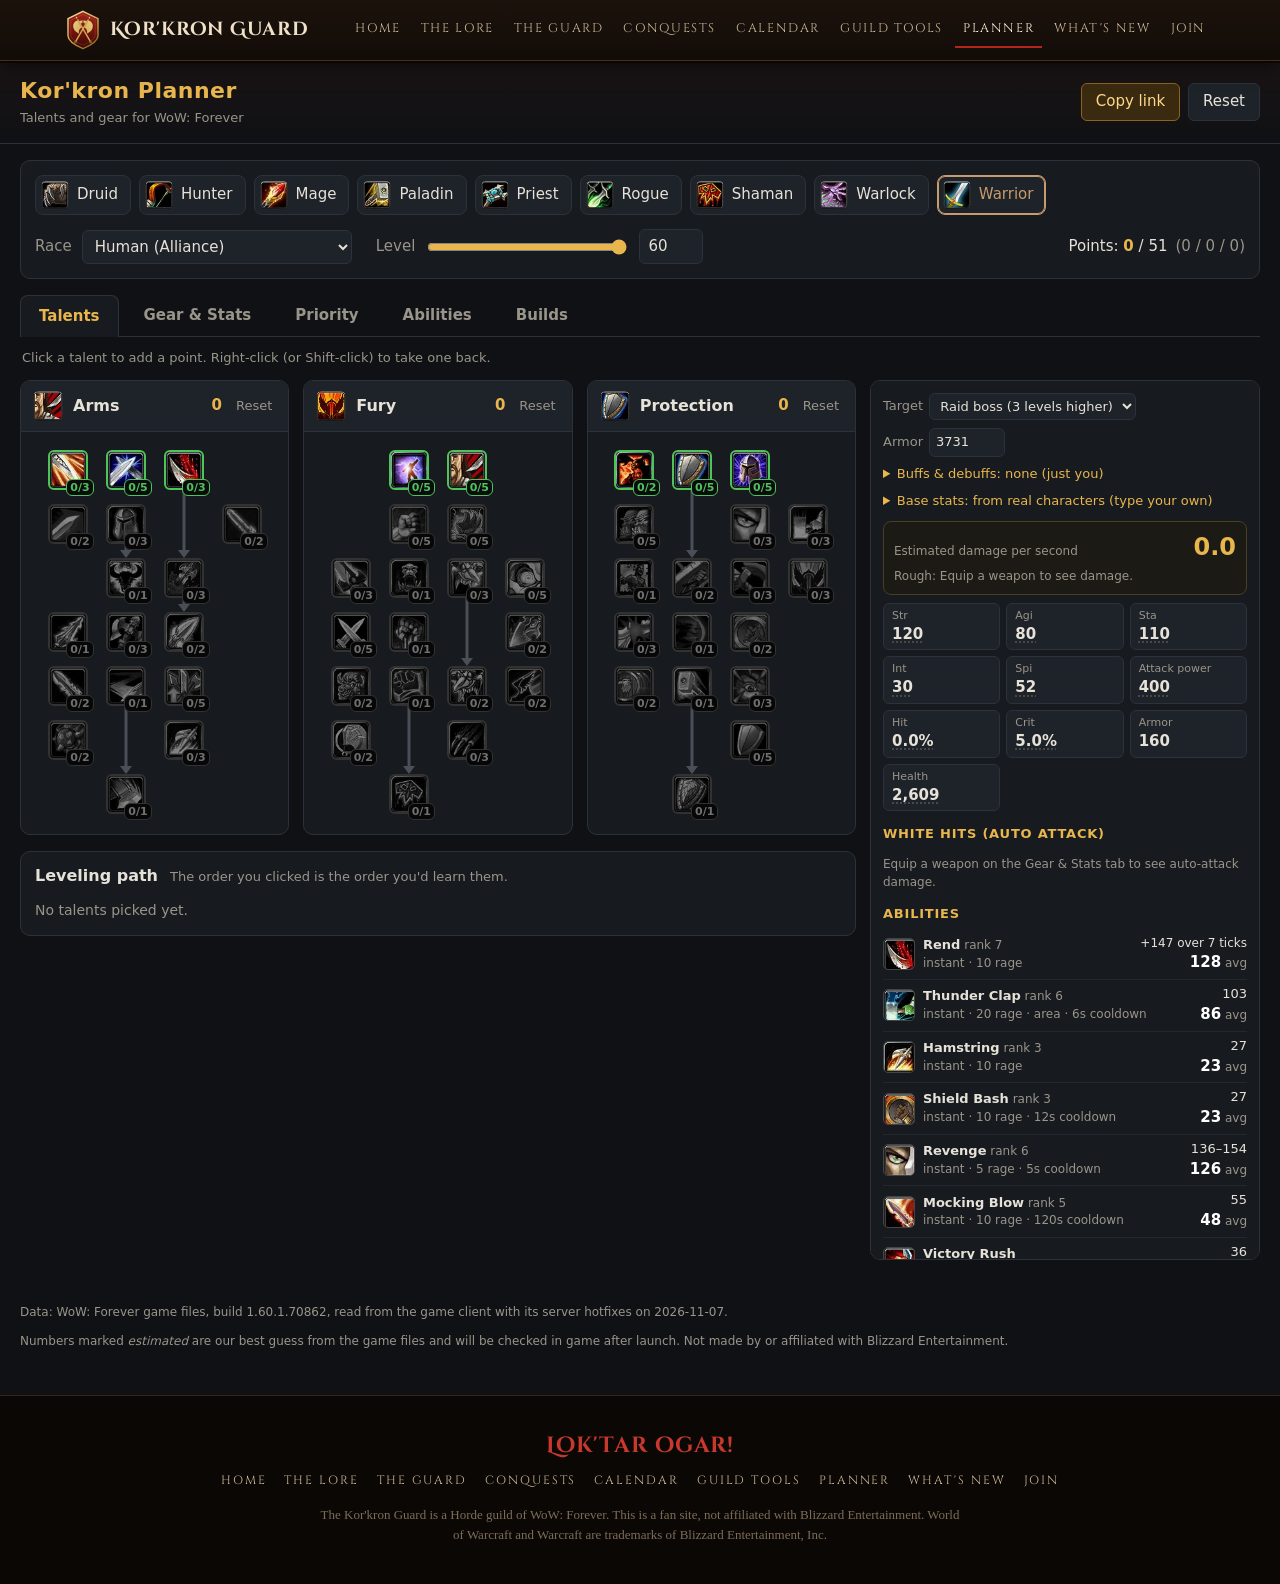
==== commit a3a84441: "Planner: build 70862 data, threat for tanks, What's New page (menu link), addon 0.22.0 card" ====
--- a/planner/index.html
+++ b/planner/index.html
@@ -81,7 +81,7 @@
   </div>
 
   <div id="buildsView" role="tabpanel" aria-labelledby="tabBuilds" hidden>
-    <p class="hint">Suggested builds for every spec: one for leveling alone and one for level 60 groups and raids, each with the order to take every point while you level. Load one as a
+    <p class="hint">Suggested builds for every spec, on three paths: Solo (questing alone), Dungeon (groups while you level, then dungeons and raids at 60) and PvP (fighting players), each with the order to take every point while you level. Load one as a
       starting point, or make your own on the Talents tab.</p>
     <section class="builds" id="builds" aria-label="Suggested builds"></section>
   </div>
@@ -144,6 +144,7 @@
 <script src="data/measured.js"></script>
 <script src="js/talents.js"></script>
 <script src="js/calc.js"></script>
+<script src="js/iteminfo.js"></script>
 <script src="js/gear.js"></script>
 <script src="js/panel.js"></script>
 <script src="js/priority.js"></script>
--- a/assets/nav.css
+++ b/assets/nav.css
@@ -15,8 +15,8 @@
 .kg-brand span { font-family: "Cinzel Decorative", "Cinzel", Georgia, serif; font-weight: 700; font-size: 19px; letter-spacing: .04em; }
 .kg-links { display: flex; gap: 4px; list-style: none; margin: 0; padding: 0; }
 .kg-links a {
-  display: block; padding: 8px 12px; text-decoration: none; color: #cdb998;
-  font-size: 13px; letter-spacing: .16em; text-transform: uppercase; border-bottom: 2px solid transparent; white-space: nowrap;
+  display: block; padding: 8px 8px; text-decoration: none; color: #cdb998;
+  font-size: 12.5px; letter-spacing: .13em; text-transform: uppercase; border-bottom: 2px solid transparent; white-space: nowrap;
 }
 .kg-links a:hover { color: #fff1d6; }
 .kg-links a[aria-current="page"] { color: #fff1d6; border-bottom-color: #b3261e; }
@@ -24,11 +24,12 @@
   display: none; background: none; border: 1px solid #4a2c1a; color: #e9dcc6; border-radius: 4px;
   font: inherit; font-size: 12px; letter-spacing: .16em; text-transform: uppercase; padding: 8px 12px; cursor: pointer;
 }
-/* 8 links: full size needs about 1160px, the tighter size about 1020px (measured 2026-11-05) */
-@media (max-width: 1200px) {
-  .kg-links a { padding: 8px 8px; font-size: 12px; letter-spacing: .12em; }
+/* 9 links: full size takes 1166px of the 1180px header; the tighter size needs a window of about 1095px, scrollbar
+   included (measured 2026-11-07 with the pages' border-box sizing) */
+@media (max-width: 1240px) {
+  .kg-links a { padding: 8px 6px; font-size: 12px; letter-spacing: .1em; }
 }
-@media (max-width: 1040px) {
+@media (max-width: 1120px) {
   .kg-menu { display: block; }
   .kg-links { display: none; position: absolute; left: 0; right: 0; top: 100%; flex-direction: column; background: #140d09; border-bottom: 1px solid #4a2c1a; padding: 6px 0; }
   .kg-links.open { display: flex; }
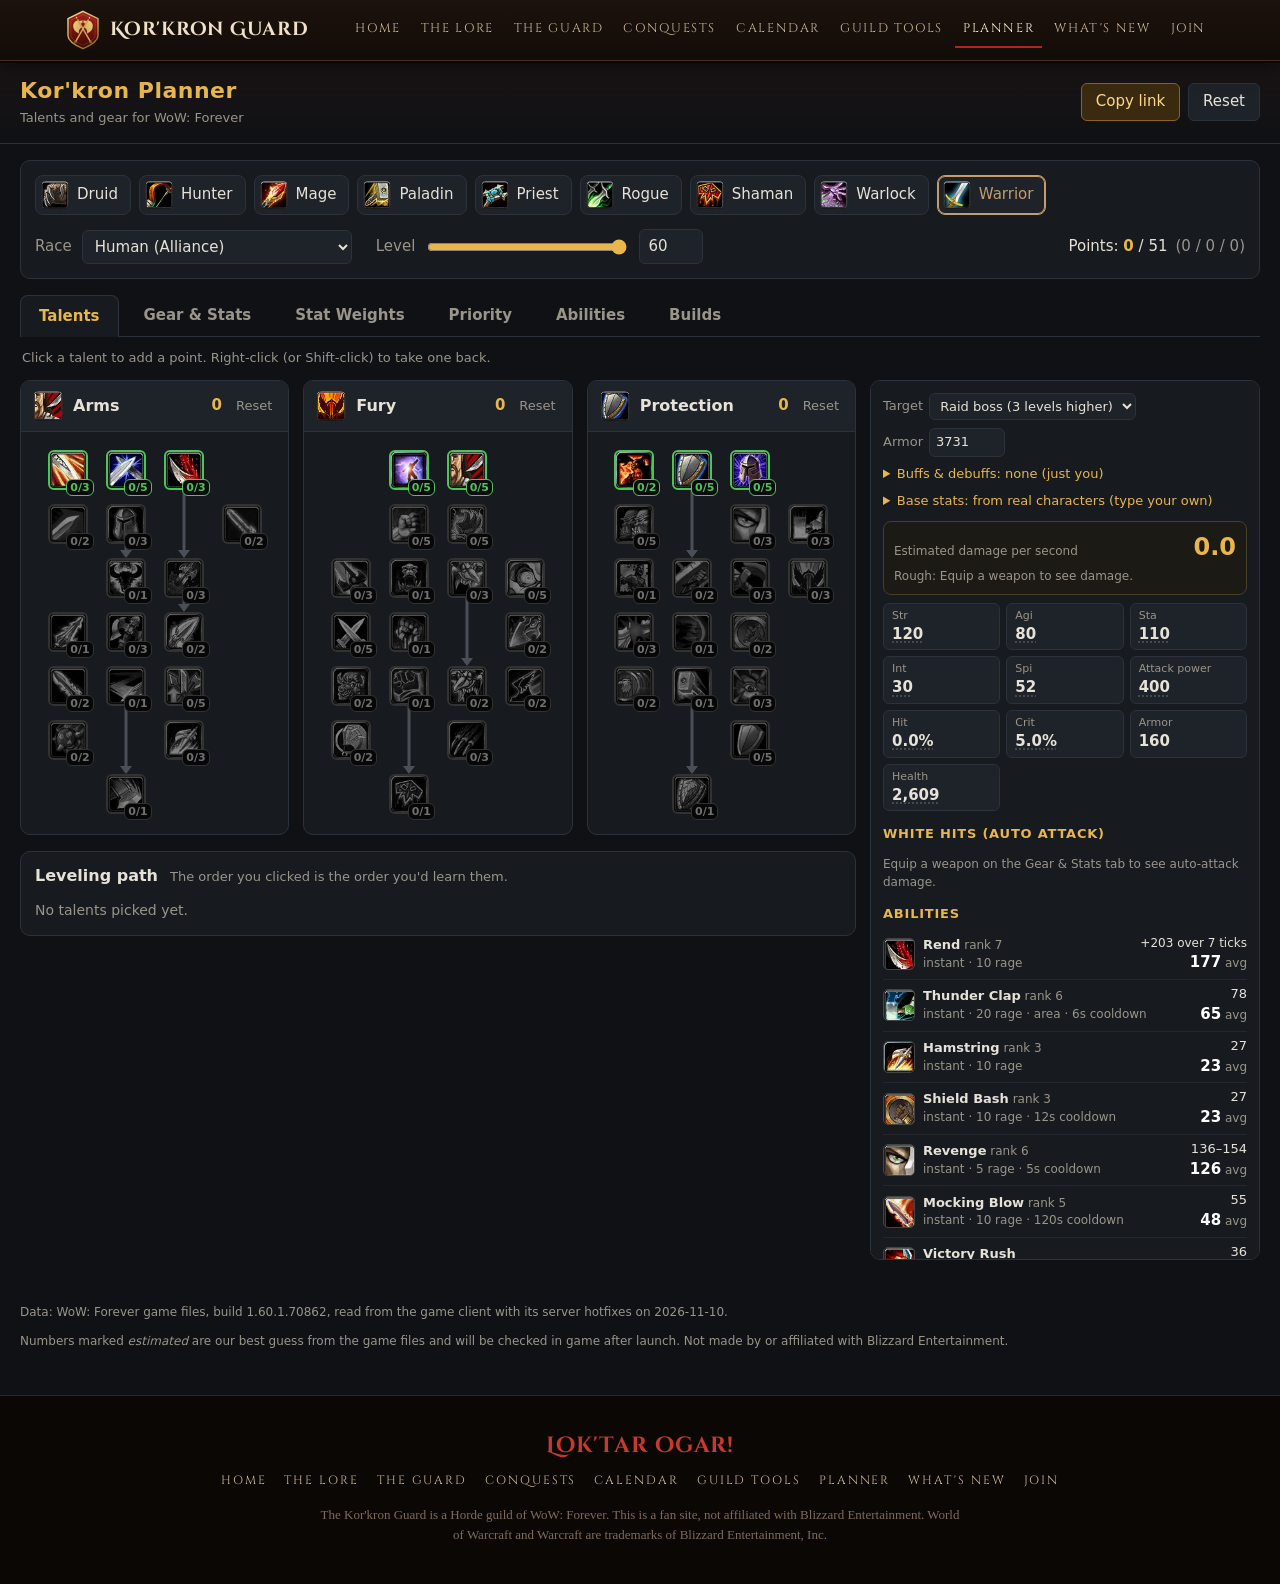
==== commit 4b0c85e5: "Planner: a Stat Weights tab (what each stat is worth to your character, and how far its caps are)" ====
--- a/planner/index.html
+++ b/planner/index.html
@@ -43,6 +43,7 @@
   <nav class="tabs" role="tablist" aria-label="Planner pages">
     <button type="button" role="tab" id="tabTalents" data-view="talents" aria-selected="true">Talents</button>
     <button type="button" role="tab" id="tabGear" data-view="gear" aria-selected="false">Gear &amp; Stats</button>
+    <button type="button" role="tab" id="tabStats" data-view="stats" aria-selected="false">Stat Weights</button>
     <button type="button" role="tab" id="tabPriority" data-view="priority" aria-selected="false">Priority</button>
     <button type="button" role="tab" id="tabAbilities" data-view="abilities" aria-selected="false">Abilities</button>
     <button type="button" role="tab" id="tabBuilds" data-view="builds" aria-selected="false">Builds</button>
@@ -78,6 +79,13 @@
     </div>
     <section class="mcp" id="mcpBox" aria-label="Manual Crowd Pummeler check" hidden></section>
     <section class="side wide" id="gearAttacks" aria-label="Attacks and abilities"></section>
+  </div>
+
+  <div id="statsView" role="tabpanel" aria-labelledby="tabStats" hidden>
+    <div class="prio-layout lab-layout">
+      <section class="prio" id="statsBox" aria-label="What each stat is worth"></section>
+      <aside class="side" id="statsSide" aria-label="Target, buffs and stats"></aside>
+    </div>
   </div>
 
   <div id="buildsView" role="tabpanel" aria-labelledby="tabBuilds" hidden>
@@ -149,6 +157,7 @@
 <script src="js/panel.js"></script>
 <script src="js/priority.js"></script>
 <script src="js/abilitytab.js"></script>
+<script src="js/statstab.js"></script>
 <script src="js/mcp.js"></script>
 <script src="js/builds.js"></script>
 <script src="js/why.js"></script>
--- a/planner/css/planner.css
+++ b/planner/css/planner.css
@@ -600,6 +600,27 @@
 .mcp-scanbar .btn:disabled { opacity: .6; cursor: default; }
 .mcp-notes { margin: 14px 0 4px; padding-left: 18px; }
 .mcp-notes li { margin: 2px 0; }
+
+/* ---------- stat weights tab ---------- */
+.stat-role { margin-top: 8px; }
+.stat-role select { background: var(--panel-2); border: 1px solid var(--line); border-radius: 6px; padding: 5px 6px; color: var(--text); font-size: 13px; }
+.stat-sec { margin-top: 18px; }
+.stat-sec h3 { display: inline-block; margin: 0; font-size: 15px; color: var(--gold); letter-spacing: .3px; }
+.stat-sec .lab-scroll { margin-top: 6px; }
+/* fixed widths, so the columns of the two lists line up */
+.stat-table { width: 100%; min-width: 600px; table-layout: fixed; border-collapse: collapse; font-size: 14px; font-variant-numeric: tabular-nums; }
+.stat-table th { padding: 5px 10px; border-bottom: 1px solid var(--line); color: var(--muted); font-size: 12px; font-weight: 600; text-align: left; white-space: nowrap; }
+.stat-table th:nth-child(1) { width: 27%; }
+.stat-table th:nth-child(2) { width: 16%; }
+.stat-table th:nth-child(3) { width: 12%; }
+.stat-table th:nth-child(4) { width: 21%; }
+.stat-table td { padding: 5px 10px; border-bottom: 1px solid #23272e; white-space: nowrap; }
+.stat-table th.num, .stat-table td.num { text-align: right; }
+.stat-table tbody tr:nth-child(even) > td { background: #1a1d23; }
+.stat-table tbody tr:hover > td { background: var(--panel-2); }
+.stat-name { font-weight: 600; }
+.stat-adds { color: var(--green); }
+.stat-cap { color: #7cc4ff; }
 
 /* ---------- abilities tab (spreadsheet-style table) ---------- */
 .lab-bar { gap: 8px 22px; }
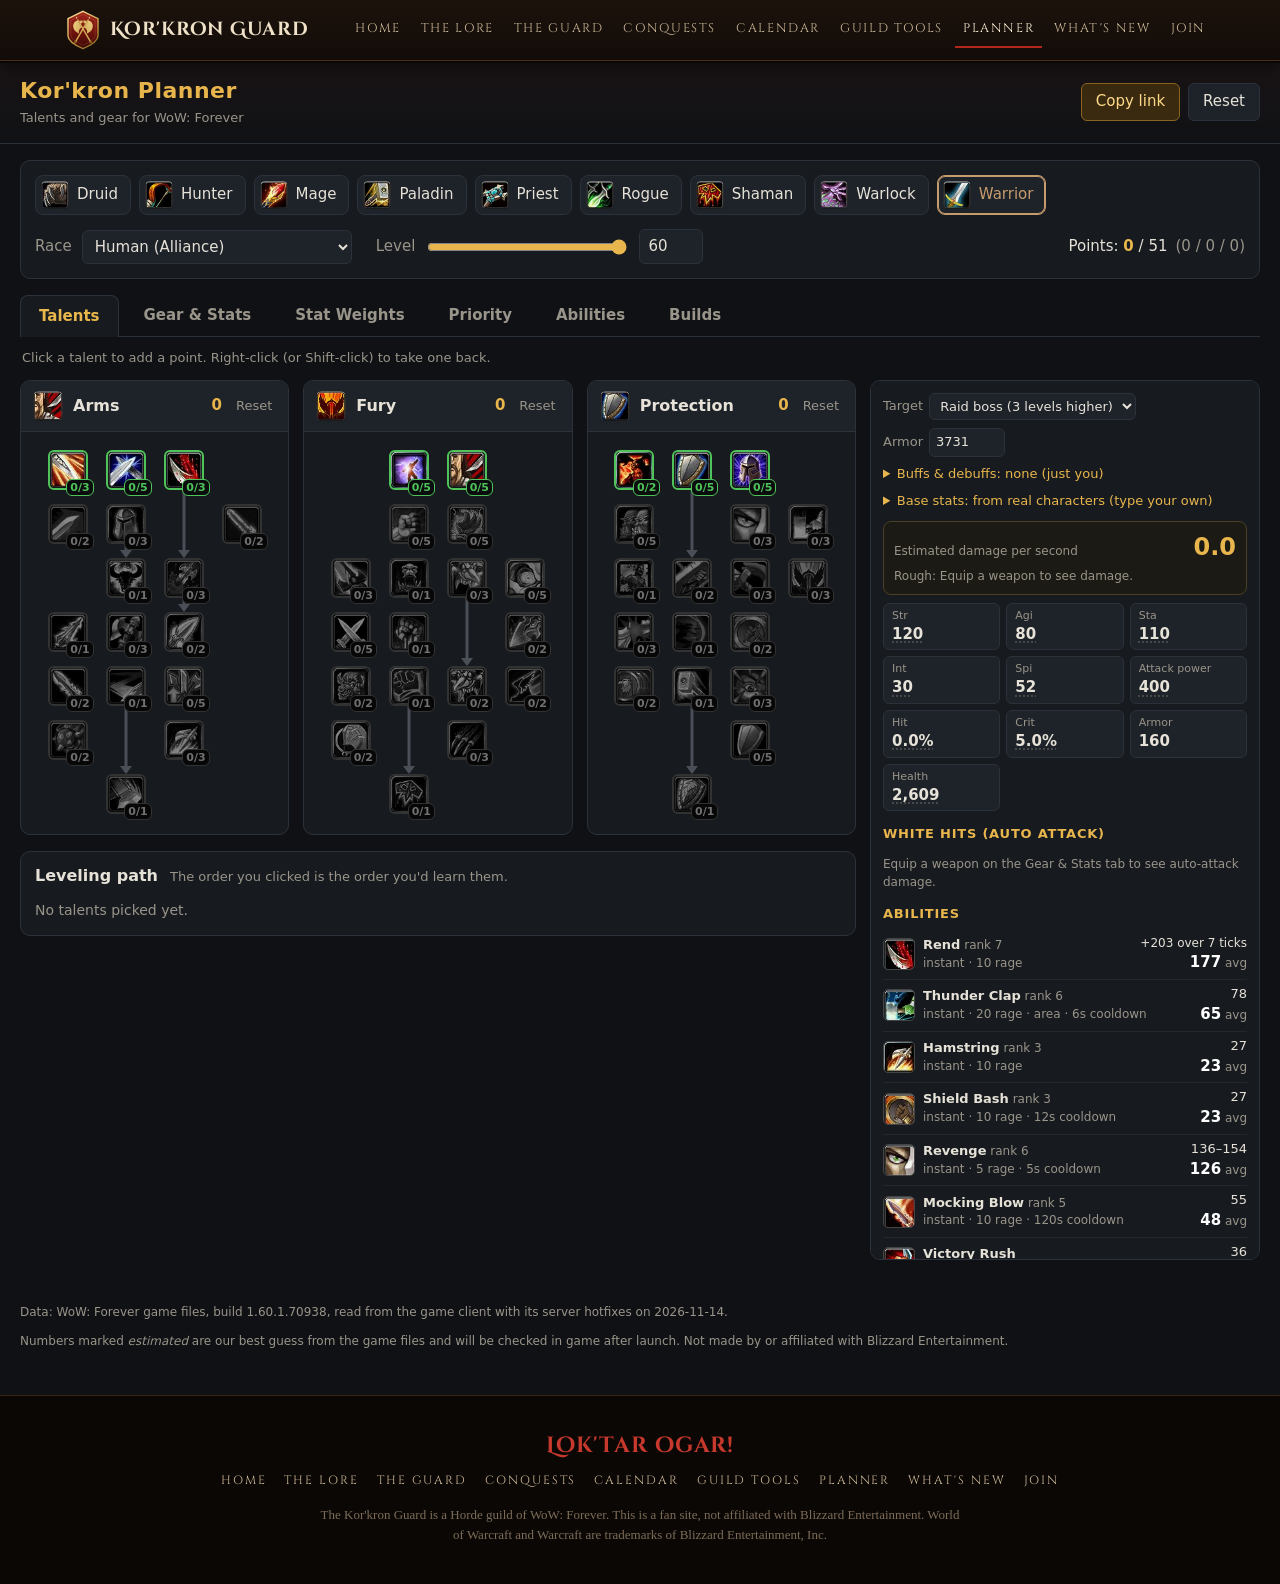
==== commit b943b6a7: "No comments in the site's code; a fresh Planner copy" ====
--- a/planner/index.html
+++ b/planner/index.html
@@ -6,7 +6,6 @@
 <title>Kor'kron Planner</title>
 <meta name="description" content="Talent planner for WoW: Forever, built from the game's own data. Made for the Kor'kron Guard.">
 <link rel="icon" href="../assets/crest.svg" type="image/svg+xml">
-<!-- On the guild website these load the shared menu and footer; opened on its own they're simply skipped. -->
 <link href="https://fonts.googleapis.com/css2?family=Cinzel+Decorative:wght@700&family=Cinzel:wght@500;700&family=IM+Fell+English&display=swap" rel="stylesheet">
 <link rel="stylesheet" href="../assets/nav.css">
 <link rel="stylesheet" href="css/planner.css">
--- a/assets/nav.css
+++ b/assets/nav.css
@@ -1,4 +1,3 @@
-/* Site header and footer, shared by every page (the scroll pages included). */
 .kg-header {
   position: relative; z-index: 20;
   background: linear-gradient(to bottom, #1c120c, #120c08);
@@ -24,8 +23,6 @@
   display: none; background: none; border: 1px solid #4a2c1a; color: #e9dcc6; border-radius: 4px;
   font: inherit; font-size: 12px; letter-spacing: .16em; text-transform: uppercase; padding: 8px 12px; cursor: pointer;
 }
-/* 9 links: full size takes 1166px of the 1180px header; the tighter size needs a window of about 1095px, scrollbar
-   included (measured 2026-11-07 with the pages' border-box sizing) */
 @media (max-width: 1240px) {
   .kg-links a { padding: 8px 6px; font-size: 12px; letter-spacing: .1em; }
 }
@@ -45,7 +42,6 @@
 .kg-footer nav { display: flex; flex-wrap: wrap; justify-content: center; gap: 6px 18px; margin: 0 0 16px; font-family: "Cinzel", Georgia, serif; font-size: 12px; letter-spacing: .16em; text-transform: uppercase; }
 .kg-footer a { color: #cdb998; text-decoration: none; }
 .kg-footer a:hover { color: #fff1d6; }
-/* Music on/off button, bottom-right corner of every page. */
 .kg-sound {
   position: fixed; right: 16px; bottom: 16px; z-index: 50;
   width: 44px; height: 44px; border-radius: 50%; padding: 0; cursor: pointer;
--- a/planner/css/planner.css
+++ b/planner/css/planner.css
@@ -32,7 +32,7 @@
   align-items: center;
   justify-content: space-between;
   gap: 12px;
-  padding: 14px max(20px, calc((100% - 1520px) / 2)); /* lines up with the content below */
+  padding: 14px max(20px, calc((100% - 1520px) / 2));
   border-bottom: 1px solid var(--line);
   background: linear-gradient(180deg, #1a1416, var(--bg));
 }
@@ -53,7 +53,6 @@
 
 main { max-width: 1560px; margin: 0 auto; padding: 16px 20px 32px; }
 
-/* ---------- character controls ---------- */
 .controls {
   background: var(--panel);
   border: 1px solid var(--line);
@@ -94,7 +93,6 @@
 
 .hint { color: var(--muted); font-size: 13px; margin: 12px 2px; }
 
-/* ---------- trees ---------- */
 .trees { display: grid; grid-template-columns: repeat(3, 1fr); gap: 14px; }
 .tree {
   background: var(--panel);
@@ -179,7 +177,6 @@
   flex: none;
 }
 
-/* ---------- leveling path ---------- */
 .path {
   margin-top: 16px;
   background: var(--panel);
@@ -211,7 +208,6 @@
 .path li.planned { opacity: .5; }
 .path .empty { color: var(--muted); font-size: 14px; }
 
-/* ---------- tooltip ---------- */
 .tooltip {
   position: fixed;
   z-index: 10;
@@ -258,7 +254,6 @@
   font-size: 12px;
 }
 
-/* ---------- tabs ---------- */
 .tabs { display: flex; gap: 6px; margin: 16px 0 0; border-bottom: 1px solid var(--line); }
 .tabs button {
   background: none;
@@ -278,22 +273,20 @@
   margin-bottom: -1px;
 }
 
-/* ---------- item quality colors (the game's) ---------- */
 .q-poor { color: #9d9d9d; } .q-common { color: #ffffff; } .q-uncommon { color: #1eff00; }
 .q-epic { color: #a335ee; } .q-legendary { color: #ff8000; }
 .q-artifact { color: #e6cc80; } .q-heirloom { color: #00ccff; }
-.q-rare { color: #3d93ff; } /* a little lighter than the game so it reads on dark panels */
+.q-rare { color: #3d93ff; }
 .q-border-poor { border-color: #9d9d9d !important; } .q-border-common { border-color: #cfcfcf !important; }
 .q-border-uncommon { border-color: #1eff00 !important; } .q-border-rare { border-color: #3d93ff !important; }
 .q-border-epic { border-color: #a335ee !important; } .q-border-legendary { border-color: #ff8000 !important; }
 
-/* ---------- gear page ---------- */
 .gear-layout { display: grid; grid-template-columns: minmax(0, 3fr) minmax(0, 2fr); gap: 14px; align-items: start; }
 .slots {
   display: grid;
   grid-template-columns: 1fr 1fr;
   grid-auto-flow: column;
-  grid-template-rows: repeat(9, auto); /* left column head to legs, right column feet to ranged, like the game */
+  grid-template-rows: repeat(9, auto);
   gap: 6px;
   background: var(--panel);
   border: 1px solid var(--line);
@@ -356,7 +349,6 @@
 ul.plain { list-style: none; padding: 0; margin: 0; font-size: 13px; }
 ul.plain li { padding: 2px 0; }
 
-/* ---------- item picker ---------- */
 .picker {
   width: min(640px, calc(100% - 24px));
   max-height: min(86vh, 900px);
@@ -384,7 +376,6 @@
 .picker-list { list-style: none; margin: 0; padding: 0 14px 14px; overflow-y: auto; overflow-x: hidden; display: grid; grid-template-columns: minmax(0, 1fr); gap: 5px; }
 .pick .stext { flex: 1; }
 
-/* ---------- item tooltip ---------- */
 .itip { min-width: 230px; color: #fff; font-size: 13px; }
 .itip h4 { font-size: 15px; margin: 0 0 2px; }
 .itip .two { display: flex; justify-content: space-between; gap: 16px; }
@@ -392,7 +383,6 @@
 .itip .setname { color: #ffd100; margin-top: 8px; }
 .itip .green { color: #1eff00; }
 
-/* ---------- stats + abilities panel ---------- */
 .talents-layout { display: grid; grid-template-columns: minmax(0, 1fr) 390px; gap: 14px; align-items: start; }
 .side {
   background: var(--panel);
@@ -484,7 +474,6 @@
 .picker-sort { display: flex; flex-wrap: wrap; gap: 6px; align-items: center; padding: 6px 14px 0; font-size: 13px; color: var(--muted); }
 .picker-sort select { background: var(--panel-2); border: 1px solid var(--line); border-radius: 6px; padding: 3px 6px; color: var(--text); }
 .picker-hint { margin-left: auto; font-size: 12px; }
-/* filter buttons (weapon hand and type, armor type, source) */
 .picker-filters { display: flex; flex-direction: column; gap: 5px; padding: 8px 14px 0; }
 .picker-filters[hidden] { display: none; }
 .fgroup { display: flex; align-items: flex-start; gap: 5px; }
@@ -494,7 +483,6 @@
 .chip .n { color: var(--muted); font-variant-numeric: tabular-nums; }
 .chip.primary .n { color: #c9a35a; }
 .picker-filters .clear { align-self: flex-start; margin-left: 57px; color: var(--muted); }
-/* the Wowhead link beside an item */
 .slot-row, .picker-list li { display: flex; gap: 5px; min-width: 0; }
 .slot-row .slot, .picker-list .pick { flex: 1; width: auto; }
 a.wh {
@@ -512,8 +500,6 @@
 }
 a.wh:hover, a.wh:focus-visible { color: var(--gold); border-color: #4a525e; }
 
-/* ---------- smaller screens ---------- */
-/* Builds tab */
 .build-kinds { display: flex; flex-wrap: wrap; gap: 8px; margin: 0 0 10px; }
 .build-how { margin: 0 0 12px; }
 .build-grid { display: grid; grid-template-columns: repeat(auto-fill, minmax(320px, 1fr)); gap: 14px; align-items: start; }
@@ -534,7 +520,6 @@
 .build-lv { color: var(--muted); }
 .build-ticon { width: 20px; height: 20px; border-radius: 3px; }
 
-/* Priority tab */
 .prio-layout { display: grid; grid-template-columns: minmax(0, 1fr) 390px; gap: 14px; align-items: start; }
 .prio { background: var(--panel); border: 1px solid var(--line); border-radius: 10px; padding: 14px 16px; }
 .prio-head h2 { margin: 0 0 4px; font-size: 20px; color: var(--gold); }
@@ -559,7 +544,6 @@
 .prio-why strong { color: var(--gold); }
 .prio-how { margin-top: 6px !important; }
 
-/* ---------- why these talents ---------- */
 .why { margin-top: 16px; background: var(--panel); border: 1px solid var(--line); border-radius: 10px; padding: 12px 14px; }
 .why h2 { margin: 0; font-size: 16px; }
 .why-summary { font-size: 14px; margin: 8px 0 4px; }
@@ -576,13 +560,11 @@
 .build-stance { margin: 6px 0; font-size: 13px; padding: 4px 8px; border-left: 2px solid #6b5a2c; background: var(--panel-2); border-radius: 0 6px 6px 0; }
 .build-stance strong { color: var(--gold); }
 
-/* ---------- gear tab: Equip BiS ---------- */
 .gear-tools { display: flex; flex-wrap: wrap; align-items: center; gap: 8px 12px; margin: 0 0 12px; }
 .gear-tools .pfield select { background: var(--panel-2); border: 1px solid var(--line); border-radius: 6px; padding: 5px 6px; color: var(--text); font-size: 13px; }
 .gear-tools .btn:disabled { opacity: .55; cursor: default; }
 .gear-bis-note { flex-basis: 100%; margin: 0; }
 
-/* ---------- gear tab: Manual Crowd Pummeler check (Druids) ---------- */
 .mcp { margin: 16px 0; background: var(--panel); border: 1px solid var(--line); border-radius: 10px; padding: 10px 14px; scroll-margin-top: 12px; }
 .mcp-details > summary { cursor: pointer; font-weight: 600; color: var(--gold); padding: 2px 0; }
 .mcp-intro { margin: 8px 0 10px; }
@@ -601,13 +583,11 @@
 .mcp-notes { margin: 14px 0 4px; padding-left: 18px; }
 .mcp-notes li { margin: 2px 0; }
 
-/* ---------- stat weights tab ---------- */
 .stat-role { margin-top: 8px; }
 .stat-role select { background: var(--panel-2); border: 1px solid var(--line); border-radius: 6px; padding: 5px 6px; color: var(--text); font-size: 13px; }
 .stat-sec { margin-top: 18px; }
 .stat-sec h3 { display: inline-block; margin: 0; font-size: 15px; color: var(--gold); letter-spacing: .3px; }
 .stat-sec .lab-scroll { margin-top: 6px; }
-/* fixed widths, so the columns of the two lists line up */
 .stat-table { width: 100%; min-width: 600px; table-layout: fixed; border-collapse: collapse; font-size: 14px; font-variant-numeric: tabular-nums; }
 .stat-table th { padding: 5px 10px; border-bottom: 1px solid var(--line); color: var(--muted); font-size: 12px; font-weight: 600; text-align: left; white-space: nowrap; }
 .stat-table th:nth-child(1) { width: 27%; }
@@ -622,7 +602,6 @@
 .stat-adds { color: var(--green); }
 .stat-cap { color: #7cc4ff; }
 
-/* ---------- abilities tab (spreadsheet-style table) ---------- */
 .lab-bar { gap: 8px 22px; }
 .lab-field { display: flex; flex-wrap: wrap; align-items: center; gap: 6px 10px; }
 .lab-label { font-weight: 600; font-size: 13px; }
@@ -667,7 +646,6 @@
 .lab-ctable { width: 100%; }
 .lab-chip { display: inline-block; margin: 1px 4px 1px 0; padding: 0 7px; border: 1px solid #4a3f22; border-radius: 10px; background: #221f19; font-size: 11px; white-space: nowrap; }
 .lab-later { margin-top: 8px; }
-/* an opened row's details stay in view while the wide table scrolls sideways (phones) */
 .lab-detail .lab-grid, .lab-detail .lab-talents { position: sticky; left: 12px; max-width: calc(100vw - 92px); }
 @media (max-width: 1250px) {
   .prio-layout.lab-layout { grid-template-columns: minmax(0, 1fr); }
